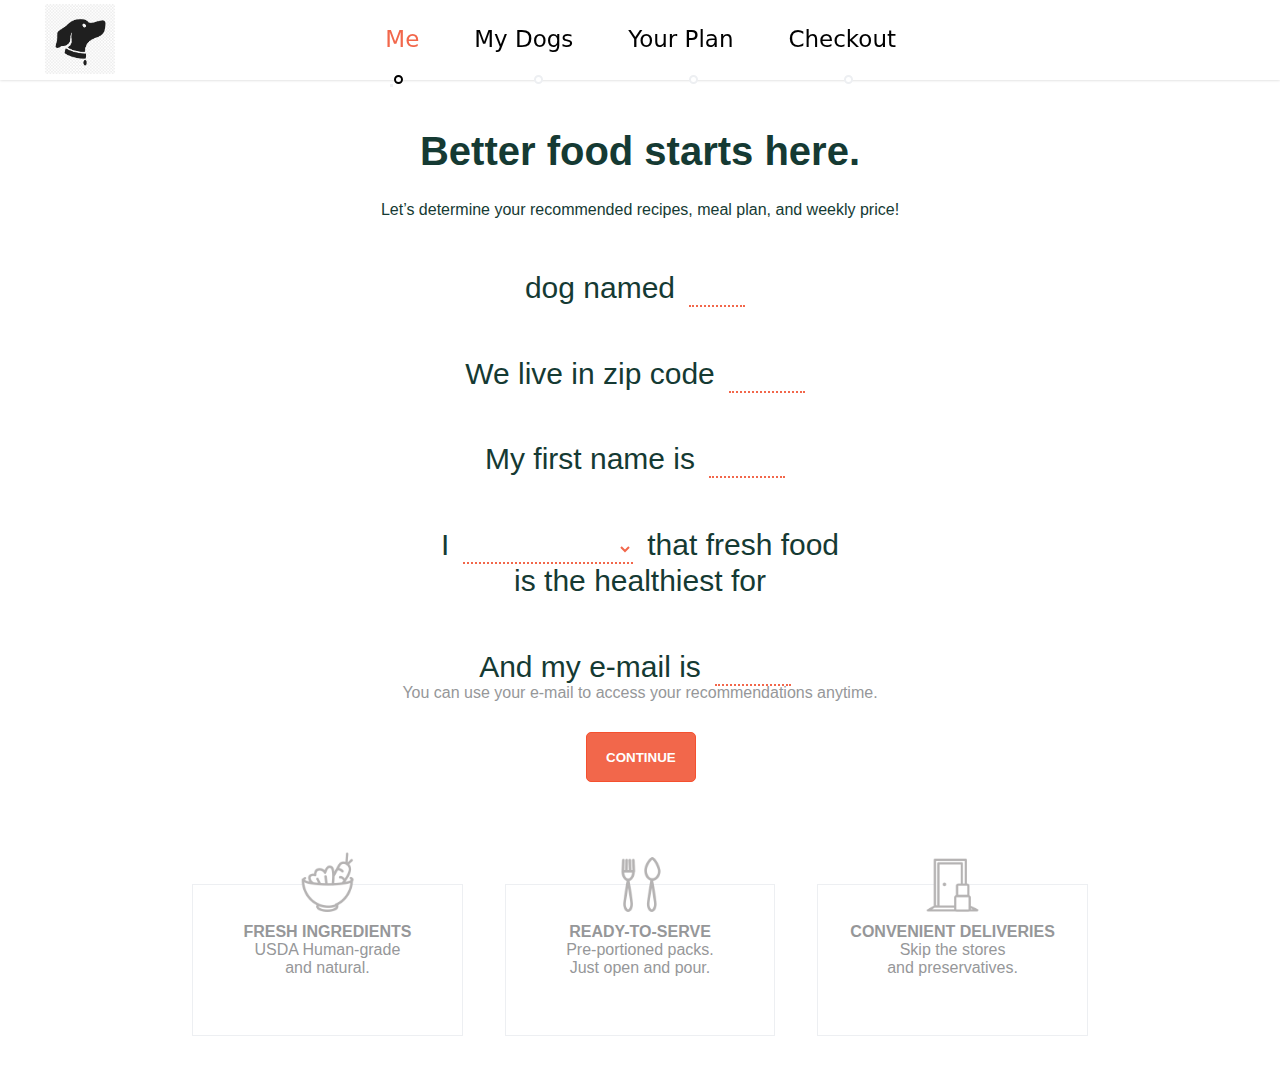
==== me.html @ 603d1bc6 "Add files via upload" ====
<!DOCTYPE html>
<html>
<head>
	<title>Квиз-калькулятор корма</title>
	<link rel="stylesheet" type="text/css" href="me.css">
	<link rel="stylesheet" type="text/css" href="MyDogs.css">
	<meta name="viewport" content="width=device-width">
	<script src="https://code.jquery.com/jquery-3.0.0.min.js"> </script>
</head>
<body>
	<header>
		<div class="header">
			<div class="logo">
				<img src="img/logo.png">
			</div>

			<div class="header_text">
				<div class="text">
					<span id="text1">Me</span>
				</div>

				<div class="text">
					<span id="text2">My Dogs</span>
				</div>

				<div class="text">
					<span id="text3">Your Plan</span>
				</div>

				<div class="text">
					<span id="text4">Checkout</span>
				</div>
			</div>
		</div>
			<div class="progress_bar">
				<div>
					<div class="krug"></div>
					<div class="progress"></div>
					<div id="pr_bar" class="progress progress2"></div>
				</div>
				<div>
					<div id="krug1" class="krug krug2"></div>
					<div class="progress"></div>
				</div><div>
					<div id="krug2" class="krug krug2"></div>
					<div class="progress"></div>
				</div><div>
					<div id="krug3" class="krug krug2"></div>
					<div class="progress "></div>
				</div>
			</div>
	</header>

	<div class="header_tablet">
		<div class="header">
			<div class="logo logo_t">
				<img src="img/logo.png">
			</div>

			<div class="header_text header_text_t">
				<div class="text">
					<span id="text_bar" style="color: #f2674b">Me (1/4)</span>
				</div>
			</div>
		</div>
			<div class="progress_bar progress_bar_t">
				<div>
					<div class="krug"></div>
					<div class="progress"></div>
					<div class="progress progress2"></div>
				</div>
				<div>
					<div id="krug4" class="krug krug2"></div>
					<div class="progress"></div>
				</div><div>
					<div id="krug5" class="krug krug2"></div>
					<div class="progress"></div>
				</div><div>
					<div id="krug6" class="krug krug2"></div>
					<div class="progress "></div>
				</div>
			</div>
	</div>

	<div class="content ">

		<div class="cont">
			<div class="zag">
				<h1>Better food starts here.</h1>
				<span>Let’s determine your recommended recipes, meal plan, and weekly price!</span>
			</div>
			<div class="data">
				<div class="kolvo1">
					<span id="named">dog named</span>
					<input class="name_dog1" type="name" name="name_dogs">
				</div>
			</div>

			<div class="zip">
				<span>We live in zip code</span>
				<input class="zip_int" type="text" name="zip">
			</div>

			<div class="zip name">
				<span>My first name is</span>
				<input class="names" type="name" name="name">
			</div>

			<div class="zip selectw">
				<span>I</span>
				<select name="select">
		         	<option selected="selected"></option>
		         	<option>already believe</option>
		        	<option>am not yet sure</option>
		         	<option>don't believe</option>
		     	</select>
		     	<span id="fresh">that fresh food</span>
			</div>
			<div class="zip dogsNN">
				<span>is the healthiest for</span>
				<span class="dogname">DOGSNAME</span>
			</div>

			<div class="zip email">
				<span>And my e-mail is</span>
				<input class="email" type="email" name="email">
			</div>
			<div class="email_text">
				<span>You can use your e-mail to access your recommendations anytime.</span>
			</div>
			<button id="conten" class="continue">CONTINUE</button>
		</div>
	</div>

	<div class="block1">
		<div class="block_border">
			<img src="img/food.png">
			<span>FRESH INGREDIENTS</span>
			<span id="block_text">USDA Human-grade<br>and natural.</span>
		</div>

		<div class="block_border">
			<img src="img/lozhka.png">
			<span>READY-TO-SERVE</span>
			<span id="block_text">Pre-portioned packs.<br>Just open and pour.</span>
		</div>

		<div class="block_border">
			<img src="img/dver.png">
			<span>CONVENIENT DELIVERIES</span>
			<span id="block_text">Skip the stores<br>and preservatives.</span>
		</div>
	</div>
<!---------------------------------------------------------------------------------- -->
<div class="zapis2 noact">
	<div class="content1">
		<div class="zag_cont1">
			<span class="cont_text1">Tell us a little more about </span>
			<span class="dogname">DOGNAME...</span>
		</div>

		<div class="selectw1">
			<select id="she" name="select">
	         	<option selected="selected" value="NONE"></option>
	         	<option>SHE</option>
	        	<option>HE</option>
	     	</select>
	     	<span class="is1">is</span>
	     	<input id="vozr" class="years1" type="years" name="years" placeholder="0">
	     	<select id="mot" class="date1" name="select">
	         	<option selected="selected" value="NONE"></option>
		         	<option>years</option>
		        	<option>months</option>
		        	<option>weeks</option>
	     	</select>
		</div>

		<div class="selectw1 we1">
			<span id="he"></span>
			<select name="select">
	         	<option selected="selected" value="NONE"></option>
	         	<option>IS</option>
	        	<option>IS NOT</option>
	     	</select>
	     	<span class="is1">neutered and weighs about</span>
	     	<input id="ves" class="years1" type="years" name="ves" placeholder="0">
	     	<span>lbs</span>
		</div>

		<div class="selectw1 poroda1">
			<span>and is the</span>
			<select name="select1">
	         	<option selected="selected" value="NONE"></option>
	         	<option>cutest</option>
	        	<option>silliest</option>
	        	<option>most loyal</option>
	        	<option>most stubborn</option>
	        	<option>most normal</option>
	     	</select>
	     	<input id="por" class="years1 poroda1" type="years" name="breedd" placeholder="Dog breed">
	     	<span>ever.</span>
		</div>

		<div class="body_zag1">
			<span  class="dogname">DOGNAME </span>
			<span>body is…</span>
		</div>

		<div class="radio_breed1">
			<label>
		      <input type="radio" name="ski" value="small" />
		      <img src="img/tooskiny.png">
		      <div class="qwe1">
		      	<div class="label_div1"></div>
		      	<div class="line1"></div>
		      </div>
		      <div class="name_be1">Too skinny</div>
		    </label>  
		    <label>
		      <input type="radio" name="ski" value="small" />
		      <img src="img/normal.png">
		      <div class="qwe1">
		      	<div class="line1"></div>
		      	<div class="label_div1"></div>
		      	<div class="line1"></div>
		      </div>
		      <div class="name_be1">Just right</div>
		    </label>  
		    <label>
		      <input type="radio" name="ski" value="small" />
		      <img src="img/rounded.png">
		      <div class="qwe1">
		      	<div class="line1"></div>
		      	<div class="label_div1"></div>
		      	<div class="line1"></div>
		      </div>
		      <div class="name_be1">Rounded</div>
		    </label>  
		    <label>
		      <input type="radio" name="ski" value="small" />
		      <img src="img/chunky.png">
		      <div class="qwe1 rt1">
		      	<div class="line1 zx1"></div>
		      	<div class="label_div1"></div>
		      </div>
		      <div class="name_be1">Chunky</div>
		    </label>  
		</div>

		<div class="radio_breed425">
			<label>
		      <input type="radio" name="ski2" value="small" />
		      <img src="img/skinny_425.png">
		      <div class="qwe1 t425">
		      	<div class="label_div1"></div>
		      	<div class="line1"></div>
		      </div>
		      <div class="name_be21">Too skinny</div>
		    </label>  
		    <label>
		      <input type="radio" name="ski2" value="small" />
		      <img src="img/normal_425.png">
		      <div class="qwe1 t425">
		      	<div class="line1"></div>
		      	<div class="label_div1"></div>
		      	<div class="line1"></div>
		      </div>
		      <div class="name_be21">Just right</div>
		    </label>  
		    <label>
		      <input type="radio" name="ski2" value="small" />
		      <img src="img/rounded_425.png">
		      <div class="qwe1 t425">
		      	<div class="line1"></div>
		      	<div class="label_div1"></div>
		      	<div class="line1"></div>
		      </div>
		      <div class="name_be21">Rounded</div>
		    </label>  
		    <label>
		      <input type="radio" name="ski2" value="small" />
		      <img src="img/chunky_425.png">
		      <div class="qwe1 rt1 t425 f2">
		      	<div class="line1 zx1 yt425"></div>
		      	<div class="label_div1"></div>
		      </div>
		      <div class="name_be21 yt">Chunky</div>
		    </label>  
		</div>

		<div class="body_zag1">
			<span class="dogname">DOGNAME </span>
			<span>activity level…</span>
		</div>

		<div class="activ1">
			<div id="a1"  class="label_div1 act1"></div>
			<div class="line21"></div>
			<div id="a2" class="label_div1 act1"></div>
			<div class="line21"></div>
			<div id="a3" class="label_div1 act1"></div>
			<div class="line21"></div>
			<div id="a4" class="label_div1 act1"></div>
		</div>
		<div class="act_text1 ert1">
			<div class="name_be21">Not very active</div>
			<div class="name_be21">Active</div>
			<div class="name_be21">Very active</div>
			<div class="name_be21">Pro athlete</div>
		</div>

		<div class="body_zag1 bd1">
			<span class="dogname">DOGNAME </span>
			<span>asd’s eating style…</span>
		</div>

		<div class="activ1">
			<div id="a5" class="label_div1 act1"></div>
			<div class="line21"></div>
			<div id="a6" class="label_div1 act1"></div>
			<div class="line21"></div>
			<div id="a7" class="label_div1 act1"></div>
			<div class="line21"></div>
			<div id="a8" class="label_div1 act1"></div>
		</div>
		<div class="act_text1 ert21">
			<div class="name_be21">Very picky</div>
			<div class="name_be21 vc1">Can be picky</div>
			<div class="name_be21 vc1">Good eater</div>
			<div class="name_be21">Will eat anything</div>
		</div>


		<div class="selectw1 has1">
			<span class="dogname">DOGNAME</span>
			<select id="has" name="select">
	         	<option selected="selected" value="NONE"></option>
	         	<option>HAS</option>
	        	<option>DOESN`T HAVE</option>
	     	</select>
	     	<span>any issues.</span>
		</div>
		<div class="iss noact">
			<form>
				<input id="Anxiety1" class="Anxiety" type="checkbox" name="Anxiety" value="Anxiety">
				<label class="rtt" for="Anxiety1"><span>Anxiety</span></label>
				<input id="Badbreath" class="Anxiety" type="checkbox" name="Badbreath" value="Bad breath">
				<label class="rtt" for="Badbreath"><span>Bad breath</span></label>
				<input id="Cancer" class="Anxiety" type="checkbox" name="Cancer" value="Cancer">
				<label class="rtt" for="Cancer"><span>Cancer</span></label>
				<input id="Chewspaws" class="Anxiety" type="checkbox" name="Chewspaws" value="Chewspaws">
				<label class="rtt" for="Chewspaws"><span>Chews paws</span></label>
				<input id="Constipation" class="Anxiety" type="checkbox" name="Constipation" value="Constipation">
				<label class="rtt" for="Constipation"><span>Constipation</span></label>
				<input id="Diarrhea" class="Anxiety" type="checkbox" name="Diarrhea" value="Diarrhea">
				<label class="rtt" for="Diarrhea"><span>Diarrhea</span></label>
				<input id="Earinfections" class="Anxiety" type="checkbox" name="Earinfections" value="Earinfections">
				<label class="rtt" for="Earinfections"><span>Ear infections</span></label>
				<input id="Environmentalallergies" class="Anxiety" type="checkbox" name="Environmentalallergies" value="Environmentalallergies">
				<label class="rtt" for="Environmentalallergies"><span>Environmental allergies</span></label>
			</form>
		</div>
		<div class="iss1 noact">
			<form>
				<input id="Foodallergies" class="Anxiety Anxiety2" type="checkbox" name="Foodallergies" value="Foodallergies">
				<label class="rtt" for="Foodallergies"><span>Food allergies</span></label>
				<input id="Glutensensitive" class="Anxiety Anxiety2" type="checkbox" name="Glutensensitive" value="Glutensensitive">
				<label class="rtt" for="Glutensensitive"><span>Gluten sensitive</span></label>
				<input id="Grainsensitive" class="Anxiety Anxiety2" type="checkbox" name="Grainsensitive" value="Grainsensitive">
				<label class="rtt" for="Grainsensitive"><span>Grain sensitive</span></label>
				<input id="Hyperactive" class="Anxiety Anxiety2" type="checkbox" name="Hyperactive" value="Hyperactive">
				<label class="rtt" for="Hyperactive"><span>Hyperactive</span></label>
				<input id="Itchiness" class="Anxiety Anxiety2" type="checkbox" name="Itchiness" value="Itchiness">
				<label class="rtt" for="Itchiness"><span>Itchiness</span></label>
				<input id="Joints" class="Anxiety Anxiety2" type="checkbox" name="Joints" value="Joints">
				<label class="rtt" for="Joints"><span>Joints</span></label>
				<input id="Lethargy" class="Anxiety Anxiety2" type="checkbox" name="Lethargy" value="Lethargy">
				<label class="rtt" for="Lethargy"><span>Lethargy</span></label>
				<input id="PassesGas" class="Anxiety Anxiety2" type="checkbox" name="PassesGas" value="PassesGas">
				<label class="rtt" for="PassesGas"><span>Passes Gas</span></label>
				<input id="Seizures" class="Anxiety Anxiety2" type="checkbox" name="Seizures" value="Seizures">
				<label class="rtt" for="Seizures"><span>Seizures</span></label>
			</form>
		</div>
		<div class="iss2 noact">
			<form>
				<input id="SkinandCoat" class="Anxiety Anxiety2" type="checkbox" name="SkinandCoat" value="SkinandCoat">
				<label class="rtt" for="SkinandCoat"><span>Skin and Coat</span></label>
				<input id="Tearstains" class="Anxiety Anxiety2" type="checkbox" name="Tearstains" value="Tearstains">
				<label class="rtt" for="Tearstains"><span>Tear stains</span></label>
				<input id="Urinarytract" class="Anxiety Anxiety2" type="checkbox" name="Urinarytract" value="Urinarytract">
				<label class="rtt" for="Urinarytract"><span>Urinary tract</span></label>
				<input id="Vomiting" class="Anxiety Anxiety2" type="checkbox" name="Vomiting" value="Vomiting">
				<label class="rtt" for="Vomiting"><span>Vomiting</span></label>
			</form>
		</div>
		<div class="selectw1 food_div1">
			<span  class="dogname">DOGNAME</span>
			<span>mainly eats</span>
			<select id="food1" name="select">
	         	<option selected="selected" value="NONE"></option>
	         	<option>dry food</option>
	        	<option>wet food</option>
	        	<option>raw food</option>
	        	<option>dehydrated food</option>
	        	<option>fresh food</option>
	        	<option>homemade food</option>
	     	</select>
	     	<span id="by">by</span>
	     	<input class="food1" type="text" name="food" placeholder="Brand name">
		</div>

		<div class="selectw1 food_div1">
			<span>and gets</span>
			<select name="select">
	         	<option selected="selected" value="NONE"></option>
	         	<option>some</option>
	        	<option>no</option>
	        	<option>a lot of</option>
	     	</select>
	     	<span>treats or scraps.</span>
		</div>

		<div class="selectw1 food_div1">
			<span class="dogname">DOGNAME</span>
			<select name="select">
	         	<option selected="selected" value="NONE"></option>
	         	<option>does</option>
	        	<option>does not</option>
	     	</select>
	     	<span>require a prescription diet.</span>
		</div>
		<button id="zapis2" class="continue1">CONTINUE</button>
	</div>
</div>
	<!-- ------------------------------------------------------------------------- -->
<div class="recipes noact">
	<div class="zag1">
		<h1>A plan as unique as</h1>
		<h1 class="dogname">DOGNAME</h1>
		<div>
			<span>We’ve selected three fresh recipes packed with whole foods and natural nutrients, perfect for a </span>
			<span id="ves1">ВЕС,</span>
			<span id="vozr1">ВОЗРАСТ</span>
			<span id="por1">ПОРОДА</span>
		</div>
	</div>

	<div class="rec_cont">
		<div class="vkus">
			<div class="cart">
				<img src="img/turkey.png">
				<h2>Turkey</h2>
				<span class="text_vk">USDA, human-grade turkey and vegetables, balanced for dogs, preportioned for </span>
				<span id="text_vk" class="dogname">DOGNAME</span>
				<button id="add1" class="details"><span class="details">See details</span></button>
				<div class="line_vkus"></div>
				<div class="add">
					<input id="tur_ch" class="vkus_ch ch0" type="checkbox" name="turkey">
					<span class="gry not_act_cart ch_ad">Add recipe</span>
					<span class="gry">Added</span>
					<span class="gry gry_11">(1/3)</span>
				</div>
			</div>

			<div class="cart">
				<img src="img/beef.png">
				<h2>Beef</h2>
				<span class="text_vk">USDA, human-grade beef and vegetables, balanced for dogs, preportioned for </span>
				<span id="text_vk"  class="dogname">DOGNAME</span>
				<button id="add2" class="details"><span class="details">See details</span></button>
				<div class="line_vkus"></div>
				<div class="add">
					<input id="be_ch" class="vkus_ch ch1" type="checkbox" name="turkey">
					<span class="gry not_act_cart ch_ad">Add recipe</span>
					<span class="gry gry_11">Added</span>
					<span class="gry gry_11">(1/3)</span>
				</div>
			</div>

			<div class="cart">
				<img src="img/chick.png">
				<h2>Chicken</h2>
				<span class="text_vk">USDA, human-grade chicken and vegetables, balanced for dogs, preportioned for </span>
				<span  id="text_vk" class="dogname">DOGNAME</span>
				<button id="add3" class="details"><span class="details">See details</span></button>
				<div class="line_vkus"></div>
				<div class="add">
					<input id="ch_ch" class="vkus_ch ch2" type="checkbox" name="turkey">
					<span class="gry not_act_cart ch_ad">Add recipe</span>
					<span class="gry">Added</span>
					<span class="gry gry_11">(1/3)</span>
				</div>
			</div>

			<div class="cart">
				<img src="img/pork.png">
				<h2>Pork</h2>
				<span class="text_vk">USDA, human-grade pork and vegetables, balanced for dogs, preportioned for </span>
				<span  id="text_vk" class="dogname">DOGNAME</span>
				<button id="add4" class="details"><span class="details">See details</span></button>
				<div class="line_vkus"></div>
				<div class="add">
					<input id="po_ch" class="vkus_ch ch3" type="checkbox" name="turkey">
					<span class="gry not_act_cart ch_ad">Add recipe</span>
					<span class="gry">Added</span>
					<span class="gry gry_11">(1/3)</span>
				</div>
			</div>
		</div>
		<button id="recipes" class="continue1">SEND EMAIL</button>
	</div>
	<div class="rec_cont2">
		<div class="vkus2">
			<div class="cart">
				<img src="img/turkey.png">
				<h2>Turkey</h2>
				<span class="text_vk">USDA, human-grade turkey and vegetables, balanced for dogs, preportioned for </span>
				<span  id="text_vk" class="dogname">DOGNAME</span>
				<button id="add11" class="details"><span class="details">See details</span></button>
				<div class="line_vkus"></div>
				<div class="add">
					<input id="tur_ch1" class="vkus_ch ch4" type="checkbox" name="turkey2">
					<span class="gry not_act_cart ch_ad">Add recipe</span>
					<span class="gry">Added</span>
					<span class="gry gry_11">(1/3)</span>
				</div>
			</div>

			<div class="cart">
				<img src="img/beef.png">
				<h2>Beef</h2>
				<span class="text_vk">USDA, human-grade beef and vegetables, balanced for dogs, preportioned for </span>
				<span  id="text_vk" class="dogname">DOGNAME</span>
				<button id="add22" class="details"><span class="details">See details</span></button>
				<div class="line_vkus"></div>
				<div class="add">
					<input id="be_ch1" class="vkus_ch ch5" type="checkbox" name="beef2">
					<span class="gry not_act_cart ch_ad ">Add recipe</span>
					<span class="gry gry_11">Added</span>
					<span class="gry gry_11">(1/3)</span>
				</div>
			</div>
		</div>
		<div class="vkus2">
			<div class="cart">
				<img src="img/chick.png">
				<h2>Chicken</h2>
				<span class="text_vk">USDA, human-grade chicken and vegetables, balanced for dogs, preportioned for </span>
				<span  id="text_vk" class="dogname">DOGNAME</span>
				<button id="add33" class="details"><span class="details">See details</span></button>
				<div class="line_vkus"></div>
				<div class="add">
					<input id="ch_ch1" class="vkus_ch ch6" type="checkbox" name="turkey">
					<span class="gry not_act_cart ch_ad">Add recipe</span>
					<span class="gry">Added</span>
					<span class="gry gry_11">(1/3)</span>
				</div>
			</div>

			<div class="cart">
				<img src="img/pork.png">
				<h2>Pork</h2>
				<span class="text_vk">USDA, human-grade pork and vegetables, balanced for dogs, preportioned for </span>
				<span  id="text_vk" class="dogname">DOGNAME</span>
				<button id="add44" class="details"><span class="details">See details</span></button>
				<div class="line_vkus"></div>
				<div class="add">
					<input id="po_ch1" class="vkus_ch ch7" type="checkbox" name="turkey">
					<span class="gry not_act_cart ch_ad">Add recipe</span>
					<span class="gry">Added</span>
					<span class="gry gry_11">(1/3)</span>
				</div>
			</div>
		</div>
		<button id="recipes22" class="continue1 f22">SEND EMAIL</button>	
</div>
<!-- ------------------------------------------------------------------------- -->
<div id="TRK" class="TRK NoactiveZ">
	<div class="turkey">
		<div class="zag_tur">
			<h1  class="dogname">DOGNAME</h1>
			<h1>Turkey</h1>
		</div>
		<div class="ing">
			<h2>Ingredients</h2>
			<span><strong>Ingredients
			USDA Turkey, Chickpeas, Carrot, Broccoli, Parsnip, Spinach, Fish Oil, TFD Nutrient Blend </strong>[tricalcium phosphate, sea salt, vitamin B12 supplement, choline bitartrate, taurine, zinc amino acid chelate, iron amino acid chelate, vitamin E supplement, copper amino acid chelate, thiamine mononitrate, riboflavin, potassium iodide, pyridoxine hydrochloride, vitamin D3 supplement, folic acid]</span>
		</div>
		<div class="nutr">
			<h2>Nutritional Info</h2>
			<div class="prot prot1"><div>Crude Protein</div><div>9% min.</div></div>
			<div class="prot"><div>Crude Fat</div><div>4.5% min.</div></div>
			<div class="prot"><div>Crude Fiber</div><div>1.5% max.</div></div>
			<div class="prot"><div>Moisture</div><div>76% max.</div></div>
		</div>
		<div class="aa">
			<h2>AAFCO statement</h2>
			<span>The Farmer’s Dog is formulated to meet the nutritional levels established by the AAFCO Dog Food Nutrient Profiles for All Life Stages, including large sized dogs (70 lbs. or more as an adult).</span>
		</div>
		<h2 class="cal">Calorie content</h2>
		<div class="kg">
			<span>ПХП калорий на кг</span>
			<span>на кг/</span>
			<span>(calculated)</span>
		</div>
		<div class="portions">
			<span  class="dogname">dogname</span>
			<span>personalized portions:</span>
			<span>ПХП калорий в день</span>
			<span>calories per day</span>
		</div>
	</div>
</div>

<div id="BEEF" class="BEEF NoactiveZ">
	<div class="turkey">
		<div class="zag_tur">
			<h1  class="dogname">DOGNAME</h1>
			<h1>Beef</h1>
		</div>
		<div class="ing">
			<h2>Ingredients</h2>
			<span><strong>USDA Beef, Sweet Potato, Lentils, Carrot, USDA Beef Liver, Kale, Sunflower Seeds, Fish Oil, TFD Nutrient Blend</strong> [tricalcium phosphate, sea salt, vitamin B12 supplement, taurine, zinc amino acid chelate, iron amino acid chelate, vitamin E supplement, copper amino acid chelate, thiamine mononitrate, riboflavin, potassium iodide, pyridoxine hydrochloride (B6), vitamin D3 supplement, folic acid]</span>
		</div>
		<div class="nutr">
			<h2>Nutritional Info</h2>
			<div class="prot prot1"><div>Crude Protein</div><div>11% min.</div></div>
			<div class="prot"><div>Crude Fat</div><div>8% min.</div></div>
			<div class="prot"><div>Crude Fiber</div><div>1.5% max.</div></div>
			<div class="prot"><div>Moisture</div><div>73% max.</div></div>
		</div>
		<div class="aa">
			<h2>AAFCO statement</h2>
			<span>The Farmer’s Dog is formulated to meet the nutritional levels established by the AAFCO Dog Food Nutrient Profiles for All Life Stages, including large sized dogs (70 lbs. or more as an adult).</span>
		</div>
		<h2 class="cal">Calorie content</h2>
		<div class="kg">
			<span>ПХП калорий на кг</span>
			<span>на кг/</span>
			<span>(calculated)</span>
		</div>
		<div class="portions">
			<span  class="dogname">dogname</span>
			<span>personalized portions:</span>
			<span>ПХП калорий в день</span>
			<span>calories per day</span>
		</div>
	</div>
</div>

<div id="CHICK" class="CHICK NoactiveZ">
	<div class="turkey">
		<div class="zag_tur">
			<h1  class="dogname">DOGNAME</h1>
			<h1>Chicken</h1>
		</div>
		<div class="ing">
			<h2>Ingredients</h2>
			<span><strong>USDA Chicken, Brussels Sprout, USDA Chicken Liver, Bok Choy, Broccoli, Fish Oil, TFD Nutrient Pack</strong> [tricalcium phosphate, sea salt, vitamin B12 supplement, taurine, zinc amino acid chelate, iron amino acid chelate, vitamin E supplement, copper amino acid chelate, thiamine mononitrate, riboflavin, potassium iodide, pyridoxine hydrochloride, vitamin D3 supplement, folic acid]</span>
		</div>
		<div class="nutr">
			<h2>Nutritional Info</h2>
			<div class="prot prot1"><div>Crude Protein</div><div>10% min.</div></div>
			<div class="prot"><div>Crude Fat</div><div>6% min.</div></div>
			<div class="prot"><div>Crude Fiber</div><div>1.0% max.</div></div>
			<div class="prot"><div>Moisture</div><div>77% max.</div></div>
		</div>
		<div class="aa">
			<h2>AAFCO statement</h2>
			<span>The Farmer’s Dog is formulated to meet the nutritional levels established by the AAFCO Dog Food Nutrient Profiles for All Life Stages, including large sized dogs (70 lbs. or more as an adult).</span>
		</div>
		<h2 class="cal">Calorie content</h2>
		<div class="kg">
			<span>ПХП калорий на кг</span>
			<span>на кг/</span>
			<span>(calculated)</span>
		</div>
		<div class="portions">
			<span class="dogname">dogname</span>
			<span>personalized portions:</span>
			<span>ПХП калорий в день</span>
			<span>calories per day</span>
		</div>
	</div>
</div>

<div id="PORK" class="PORK NoactiveZ">
	<div class="turkey">
		<div class="zag_tur">
			<h1  class="dogname">DOGNAME</h1>
			<h1>Pork</h1>
		</div>
		<div class="ing">
			<h2>Ingredients</h2>
			<span><strong>USDA Pork, Sweet Potato, Potato, Green Beans, Cauliflower, USDA Pork Liver, Fish Oil, TFD Nutrient Blend</strong> [tricalcium phosphate, sea salt, vitamin B12 supplement, taurine, zinc amino acid chelate, iron amino acid chelate, vitamin E supplement, copper amino acid chelate, thiamine mononitrate, riboflavin, potassium iodide, pyridoxine hydrochloride, vitamin D3 supplement, folic acid]</span>
		</div>
		<div class="nutr">
			<h2>Nutritional Info</h2>
			<div class="prot prot1"><div>Crude Protein</div><div>9% min.</div></div>
			<div class="prot"><div>Crude Fat</div><div>7% min.</div></div>
			<div class="prot"><div>Crude Fiber</div><div>1.5% max.</div></div>
			<div class="prot"><div>Moisture</div><div>75% max.</div></div>
		</div>
		<div class="aa">
			<h2>AAFCO statement</h2>
			<span>The Farmer’s Dog is formulated to meet the nutritional levels established by the AAFCO Dog Food Nutrient Profiles for All Life Stages, including large sized dogs (70 lbs. or more as an adult).</span>
		</div>
		<h2 class="cal">Calorie content</h2>
		<div class="kg">
			<span>ПХП калорий на кг</span>
			<span>на кг/</span>
			<span>(calculated)</span>
		</div>
		<div class="portions">
			<span>personalized portions:</span>
			<span>ПХП калорий в день</span>
			<span>calories per day</span>
		</div>
	</div>
</div>
<!-- ------------------------------------------------------------------------- -->
<script src="bar.js"></script>
<script src="knopka.js"></script>
<script src="check.js"></script>
</body>
</html>
---- me.css ----
body{
	margin: 0;
	padding: 0;
}

header{
	width: 100%;
	height: 80px;
	background-color: white;
	box-shadow: 0 0 3px rgba(0,0,0,0.2);
	position: fixed;
	top: 0;
	left: 0;
	display: none;
}
input::placeholder{
	text-align: center;
}
.logo img{
	width: 70px;
}
.logo{
	margin-left: 5%;
	margin-top: 0.5%;
}
.text{
	text-align: center;
}
.text span{
	font-size: 23px;
	font-family: Sans;
	font-weight: 100;
	cursor: default;
}

.krug{
	margin-top: -70%;
	margin-left: 37%;
	background-color: white;
	width: 5px; 
	height: 5px; 
	border: 2px solid black; 
	border-radius: 100%; 
	padding-right: 0; 
	margin-right: 0;
}

.krug2{
	margin-left: -20px;
	background-color: white;
	width: 5px; 
	height: 5px; 
	border: 2px solid #edeff2; 
	border-radius: 100%; 
	padding-right: 0; 
	margin-right: 0;
}

.progress_bar{
	height: 5px;
	width: 37%;
	display: flex;
	justify-content: space-between;
	align-items: center;
	margin-left: 30.5%
}

.progress{
	width: 30%;
	height: 3px;
	background-color: #edeff2;
}

.progress2{
	background-color: black;
	margin-top: -95%;
	margin-left: 130%;
	width: 0%;
}
.header{
	width: 70%;
	display: flex;
	justify-content: space-between;
	align-items: center;
}

.header_text{
	width: 57%;
	display: flex;
	justify-content: space-between;
}



.header_tablet{
	width: 100%;
	height: 80px;
	background-color: white;
	box-shadow: 0 0 3px rgba(0,0,0,0.2);
}

.logo_t{
	margin-top: 1%;
}

.progress_bar_t{
	width: 64%;
	margin-left: 18.5%
}

.header_text_t{
	width: 35%;
}

footer{
	margin-top: 0;
	width: 100%;
	height: 130px;
	background-color: #edeff2;
}
.footer{
	margin-top: 100px;
	width: 100%;
	height: 200px;
	background-color: #edeff2;
	display: none;
}

.label2{
	width: 60%;
	padding-top: 3%;
	margin: 0 auto;
	display: flex;
	justify-content: space-around;
}
.label2 img{
	width:30%;
	height: 36px;
}

.label{
	width: 70%;
	padding-top: 3%;
	margin: 0 auto;
	display: flex;
	justify-content: space-between;
}

.label img{
	width:15%;
	height: 46px;
}

.inf{
	margin: 1% auto;
	width: 90%;
	display: flex;
	justify-content: space-between;
}
.inf span{
	color:#153a33;
	font-family: Arial;
}
a{
	text-decoration: none;
	color:#153a33;
	font-family: Arial;
}
.content{
	margin: 5% auto;
	width: 100%;
	display: flex;
	justify-content: space-around;

}
.grechka img{
	width: 130%;
}
.grechka{
	width: 30%;
}
.cont{
	margin: 3% auto;
	
	display: flex;
	flex-direction: column;
}
.cont h1{
	text-align: center;
	color: #153a33;
	font-family: Arial;
	font-size: 40px;
}

.cont span{

	width: 120%;
	display: block;
	color: #153a33;
	font-family: Arial;
	align-items: center;
}

.data{
	margin-top: 10%;
	width: 100%;
	display: flex;
	justify-content: center;
}
.data span{
	width: 20%;
	color: #153a33;
	font-size: 30px;
	font-family: Arial;
	font-weight: 100;
	display: inline;
}

input{
	display: inline;
	border: none;
	border-bottom: 2px dotted #f2674b;
	font-family: Arial;
	width: 50px;
	color: #f2674b;
	font-size: 30px;
	height: 30px;
	margin: 0 10px;
	outline:none;
	padding-left: 4px;
	text-align: center;
}

.name_dog{
	width: 20%
}
.selectw select{
	width: 170px
}
.kolvo1{
	
}
.kolvo2{
	display: none;
}

.zip{
	margin-top: 10%;
	width: 100%;
	text-align: center;
}
.zip span{
	width: 50%;
	color: #153a33;
	font-size: 30px;
	font-family: Arial;
	font-weight: 100;
	display: inline;
}
.name{
	width: 100%;
	text-align: center;
}
.name span{
	width: 45%;
}
.name input{
	width: 25%;
}
.email{
	width: 100%;
	text-align: center;
}
.email span{
	width: 60%;
}
.email input{
	width: 40%;
}
.zip input{
	margin-top: 3px;
	width: 70px;
}
.email_text span{
	width: 100%;
	text-align: center;
	color: #969799;
	font-family: Arial;
}

select{
	border: none;
	border-bottom: 2px dotted #f2674b;
	font-family: Arial;
	width: 250px;
	color: #f2674b;
	font-size: 30px;
	height: 30px;
	margin: 0 10px;
	outline:none;
	text-align: center;
	background-color: white;

}

.selectw span{
	width: 5%;
}
.selectw{
	width: 100%;
	text-align: center;
}


.dogsNN{
	width: 100%;
	margin-top: 0;
	text-align: center;
}
header{
	display: block;
	z-index: 0;
	}
.header_tablet{
	display: none;
	}
.continue{
	cursor: pointer;
	margin-left: 205px;
	margin-top: 30px;
	width: 110px;
	height: 50px;
	background-color: #f2674b;
	border: solid 1px #f5502f;
	border-radius: 5px;
	color:white;
	font-family: Arial;
	font-weight: 900;
}

.continue:hover{
	background-color: #f5502f;
	border: solid 1px #f5502f;
}

.zapis2{
	display: block;
	z-index: 0;
	height: 110%;
	}

.zag h1{
	width: 100%;
	text-align: center;
}
.zag span{
	width: 100%;
	text-align: center;
}
.block1{
	width: 70%;
	height: 150px;
	margin: 3% auto;
	display: flex;
	justify-content: space-between;
}

.block_border{
	width: 30%;
	height: 100%;
	border: 1px solid #edeff2;
}
.block_border img{
	width: 25%;
	display: block;
	margin: -13% auto;
}
.block_border span{
	display: block;
	margin-top: 15%;
	font-family: Arial;
	font-weight: 900;
	color: #969799;
	text-align: center;
}
#block_text{
	font-weight: 100;
	margin-top: 0;
}

@media(max-width: 1025px) and (min-width: 770px ){
	.grechka img{
	width: 180%;
	}
	.content{
		
	}
	header{
		display: block;
	}
	.header_tablet{
		display: none;
	}
	.email input{
		width: 200px;
		margin-left: 10px;
	}
	.content h1{
		margin-left: 0;
	}
	.zag{
		margin-left: -5%;
	}
	.zip span{
	width: 55%;
	}
	.zip{
		margin-left: 10px;
	}
	.name span{
		width: 47%;
	}
	.selectw span{
		width: 5%;
	}
	.selectw{
	margin-left: -5%;
	width: 100%;
	}
	.email span{
	width: 45%;
	}
	.email{
	width: 100%;
	margin-left: -20px;
	}
	.email_text span{
		width: 100%;
	}
	.data{
		width: 100%;
	}
	.dogsNN{
		width: 100%;
	}
	.dogsNN span{
		width: 100%;
		margin-top: -10%;
	}
	.continue{
		margin-left: 200px;
	}
}
@media(max-width: 769px) and (min-width: 427px ){
	.grechka img{
	display: none;
	}
	.cont{
		display: block;
	}
	.data{
		display: flex;
		margin-top: 10%;
		width: 95%;
		margin-left: 5%;
	}
	.content{
		width: 97%;
	margin-left: -7px;
}
	.cont span{
		width: 100%;
		color: #153a33;
		font-family: Arial;
		align-items: center;
	}
	.zip span{
		width: 55%;
	}
	.name span{
	width: 45%;
	}	
	.name input{
		margin-top: 23px;
	}
	.selectw span{
		width: 5%;
	}
	.krug2{
	border: 2px solid black; 
	}
	.footer{
		display: block;
	}
	.inf{
	margin: 1% auto;
	width: 47%;
	display: flex;
	justify-content: space-around;
	}

	footer{
		display: none;
	}
	.header_tablet{
	display: block;
	}
    header{
	display: none;
}
	.dogsNN{
		width: 100%;
	}
	.dogsNN span{
		width: 100%;
		margin-top: -10%;
	}
	.block1{
		display: none;
	}
	.block2{
		display: block;
	}
	.continue{
		margin-left: 220px;
	}
}

@media(max-width: 426px) and (min-width: 377px ){
	.cont{}
	input{
		margin-top: 40px;
	}
	.email_text{
		margin-left: 10px;
		width: 100%;
		text-align: center;
	}
	.email{
		margin-left: 10px;
	}
	span{
		text-align: center;
	}

	select{
		width: 100px;
	}
	

	footer{
		display: none;
	}
	.header_tablet{
	display: block;
	}
    header{
	display: none;
	}
	.continue{
		margin-left: 160px;
	}
	.block1{
		display: none;
	}
	.have{
		width:40%;
	}
}

@media(max-width: 376px) and (min-width: 322px ){
	.cont{}
	input{
		margin-top: 40px;
	}
	.email_text{
		margin-left: 10px;
		width: 100%;
		text-align: center;
	}
	.email{
		margin-left: 10px;
	}

	select{
		width: 100px;
	}
	.data{
		width: 100%;
		margin-left: 0px;
	}
	.have{
		width:38%;
	}
	.have input{
		width: 30px;
	}
	.kolvo1{
		width: 62%;
	}
	.kolvo2{
		width: 62%;
		display: none;
	}
	.data input{
		margin-top: 5px;
	}
	footer{
		display: none;
	}
	.header_tablet{
	display: block;
	}
    header{
	display: none;
	}
	.continue{
		margin-left: 125px;
	}
	.block1{
		display: none;
	}
	span{
		text-align: center;
		font-size: 17px;
	}
}
@media(max-width: 321px){
	.cont{}
	input{
		margin-top: 40px;
	}
	.email_text{
		margin-left: 10px;
		width: 100%;
		text-align: center;
	}
	.email{
		margin-left: 10px;
	}

	select{
		width: 100px;
	}
	.data{
		width: 100%;
		margin-left: 0px;
		text-align: center;
	}
	.have{
		width:38%;
	}
	.have input{
		width: 30px;
	}
	.kolvo1{
		width: 62%;
	}
	.kolvo2{
		width: 62%;
		display: none;
	}
	.data input{
		margin-top: 5px;
	}
	footer{
		display: none;
	}
	.header_tablet{
	display: block;
	}
    header{
	display: none;
	}
	.continue{
		margin-left: 100px;
	}
	.block1{
		display: none;
	}
	span{
		text-align: center;
		font-size: 17px;
	}
}
---- MyDogs.css ----
span{
	font-family: Arial;
}
.zag_cont1{
	width: 100%;
	text-align: center;
}
.cont_text1{
	font-family: Arial;
	font-size: 27px;
	color: #153a33;
}
.dogname{
	font-family: Arial;
	font-weight: 900;
	color: black;
	font-size: 27px;
}
input{
	display: inline;
	border: none;
	border-bottom: 2px dotted #f2674b;
	font-family: Arial;
	width: 50px;
	color: #f2674b;
	font-size: 20px;
	height: 25px;
	margin: -20px 10px;
	outline:none;
	text-align: center;
}

input::placeholder{
	text-align: center;
}
select{
	border: none;
	border-bottom: 2px dotted #f2674b;
	background-color: white;
	font-family: Arial;
	width: 80px;
	color: #f2674b;
	font-size: 20px;
	height: 30px;
	margin: 0 10px;
	outline:none;
	text-align: center;
}

.selectw1 span{
	font-family: Arial;
	width: 5%;
	font-size: 27px;
	margin-right: 10px;
}
.selectw1{
	text-align: center;
	margin: 50px auto;
	width: 100%;
}
.selectw1 select{
	margin-right: 10px;
	text-align: center;
}

.date1{
	width: 130px;
}
.selectw1 input{
	margin-right: 10px;
	padding-top: 0px;
	padding-bottom: 0px;
	padding: 0px auto;
}
.we1{
	width: 100%;
}
.poroda1{
	width: 100%;
	text-align: center;
}
.poroda1 input{
	width: 140px;
	margin-left: 5px;
}
.poroda1 select{
	width: 140px;
	margin-left: 5px;
}
.poroda1 span{
	margin-right: 5px;
}
.body_zag1{
	margin-top: 100px;
	font-size: 25px;
	text-align: center;
}
.radio_breed1 {
	width: 90%;
	margin-top: 70px;
	margin-left: 120px;
	display: flex;
	justify-content: space-between;
}
.radio_breed1 img{
	width: 70%;
}
.radio_breed1 label{
	display: flex;
	flex-direction: column;
}
label > input{ /* HIDE RADIO */
  visibility: hidden; /* Makes input not-clickable */
  position: absolute; /* Remove input from document flow */
}

label > input + img{ /* IMAGE STYLES */
  cursor:pointer;
  border:2px solid transparent;
}
label > input:checked + img{ /* (RADIO CHECKED) IMAGE STYLES */
  border:2px solid rgba(0,0,0,0.2);
} 
.radio_breed425 {
	width: 100%;
	margin-top: 70px;
	margin-left: 30px;
	display: none;
}
.radio_breed425 img{
	margin-right: 4%;
	width: 80%;
}
.radio_breed425 label{
	display: flex;
	flex-direction: column;
}
.qwe1{
	display: flex;
	justify-content: space-between;
	margin-top: 20px;
}
.label_div1{
	background-color: white;
	width: 5px; 
	height: 5px; 
	border: 2px solid rgba(0,0,0,0.2); 
	border-radius: 100%; 
	margin: 0 auto;
	margin-right: 0px;
}
.activ1{
	margin: 30px auto;
	margin-bottom: 0px;
	width: 80%;
	display: flex;
	justify-content: center;
}

.act1{
	width: 10px;
	height: 7px;
	cursor: pointer;
}
.act1:hover{
	background-color: #f2674b;
	border-color: #f2674b;
}
.line1{
	width: 60%;
	margin-top: 2.5px;
	height: 3px;
	background-color: rgba(0,0,0,0.2);
}
.line21{
	width: 50%;
	margin-top: 4px;
	height: 3px;
	background-color: rgba(0,0,0,0.2);
}
.rt1{
	width: 55%;
}
.zx1{
	width: 100%;
}
.t425{
	width: 100%;
	margin-left: -30px;
}
.yt425{
	width: 100%
}
.f21{
	width: 50%;
}
.name_be1{
	margin-left: 140px;
	font-family: Arial;
}
.name_be21{
	font-family: Arial;
}
.act_text1{
	margin-left: 7%;
	margin-top: 0;
	width: 86%;
	display: flex;
	justify-content: space-between;
}
.vc1{
	margin-left: 35px;
}
.bd1{
	margin-top: 140px;
}
.has1{
	width: 100%;
	text-align: center;
	margin-top: 100px;
}
.has1 select{
	font-size: 20px;
	width: 180px;
}

.food_div1{
	width: 100%;
	text-align: center;
}
.food_div1 select{
	width: 170px;
	font-size: 20px;
}
.food_div1 span{
	margin-left: 2px;
	margin-right: 2px;
}

.food1{
	padding-left: 10px;
	width: 150px;
}
.continue1{
	cursor: pointer;
	margin-left: 670px;
	margin-top: 30px;
	width: 110px;
	height: 50px;
	background-color: #f2674b;
	border: solid 1px #f5502f;
	border-radius: 5px;
	color:white;
	font-family: Arial;
	font-weight: 900;
}
.continue1:hover{
	background-color: #f5502f;
	border: solid 1px #f5502f;
}
.yt{
	margin-left: 50px;
}
.iss{
	text-align: center;
	margin-top: 20px;
}
.iss1{
	text-align: center;
	margin-top: 20px;
}
.iss2{
	text-align: center;
	margin-top: 20px;
}
.Anxiety {
  position: absolute;
  z-index: -1;
  opacity: 0;
  margin-right: 0;
  margin-left: -50px;
}
.rtt span{
	width:100%;
	display: flex;
	justify-content: center;
}
.Anxiety+label {
	margin-top: 20px;
	display: inline-flex;
	align-items: center;   
	user-select: none;
	content: 'Anxiety';
	cursor: pointer;
	width: 120px;
	font-family: Arial;
	height: 40px;
	border: 1px solid #969799;
	border-radius: 20px;             
}
.Anxiety2+label {
	width: 140px;           
}
#Environmentalallergies+label {
	display: inline-flex;
	align-items: center;
	border-radius: 20px;   
	user-select: none;
	content: 'Anxiety';
	cursor: pointer;
	width: 200px;
	font-family: Arial;
	height: 40px;
	border: 1px solid #969799;
	border-radius: 20px;             
}

.Anxiety+label:hover{
	border-color: #f59078;
    background-color: #f59078;
    color: white;
}
.Anxiety:checked+label{
	border-color: #f59078;
    background-color: #f59078;
    color: white;
}
.zag1{
	width: 100%;
	margin-top: 50px;
	margin-bottom: 50px;
	text-align: center;
}
.zag1 h1{
	display: inline;
	font-family: Arial;
	color: #153a33;
    font-size: 40px;
}
.zag1 span{
	font-family: Arial;
}

.rec_cont{
	width: 100%;
	background-color: #EDEFF2;
	height: 500px;
	padding-top: 100px;
	display: block;
}
.rec_cont2{
	width: 100%;
	background-color: #EDEFF2;
	height: 1700px;
	display: none;
	padding-top: 100px;
}
.cart img{
	width: 150px;
	margin-top: -40px;
	text-align: center;
}
.vkus{
	width: 100%;
	display: flex;
	justify-content: space-around;
}
.vkus2{
	width: 100%;
	display: flex;
	justify-content: space-around;
	margin-top: 40px;
}
.cart{
	width: 260px;
	height: 350px;
	background-color: white;
	border-radius: 10%;
	text-align: center;
	margin-bottom: 40px;
}
.text_vk{
	color: #717377;
	text-align: center;
	display: block;
	height: 60px;
	margin-bottom: 0;
}
.dogname{
	height: 22px;
}
#text_vk{
	color: #717377;
	height: 60px;
	font-size: 15px;
}
.gry{
	color: #969799;
	display: none;
	margin-top: 12px;
}

.not_act_cart{
	display: block;
}
.add{
	display: flex;
}
.cart h2{
	text-align: center;
	margin-bottom: 5px;
	font-family: Arial;
}
.details{
	display: block;
	text-align: left;
	font-size: 17px;
	color:#f2674b;
}
button:active, button:focus {
  outline: none;
}
.cart button{
	display: block;
	margin-top: 20px;
	margin-left: 10px;
	border: none;
	background-color: white;
	cursor: pointer;
}
.line_vkus{
	margin-top: 10px;
	width: 100%;
	height: 1px;
	background-color: #edeff2;
}
.vkus_ch{
	display: block;
	width: 30px;
	height: 30px;
	margin-top: 8px; 
	margin-left: 30px;
}
.cart1{
	margin-top: 50px;
	margin-left: 30px;
}
.TRK,.BEEF, .CHICK, .PORK{
	width: 100%;
	height: 900px;
	background-color: rgba(1,1,1,0.7);
	position: fixed;
	top: -90px;
	padding-top: 100px;
	overflow: auto;
}
.activeZ{
	display: fixed;
	top: -90px;
	z-index: 99999;
}
.NoactiveZ{
	display: none;
}
.turkey{
	border-radius: 5%;
	width: 40%;
	background-color: white;
	margin: 0 auto;
	height: 700px;
	overflow: auto;
}
.zag_tur{
	padding: 30px 40px;
}
.nutr h2, .ing h2, .aa h2, .cal{
	margin-left: 40px;
	margin-top: 40px;
}
.nutr{
	margin-top: -20px;
}
.turkey span{
	display: block;
	padding: 10px 40px;
	margin-bottom: 30px;
}
.zag_tur h1, .turkey h2{
	font-family: Arial;
	display: inline;
}
.prot{
	width: 70%;
	margin: 0 40px;
	display: flex;
	font-family: Arial;
	font-size: 20px;
	justify-content: space-between;
	margin-top: 5px;
}
.prot1{
	margin-top: 20px;
}
.prot:hover{
	background-color: #edeff2;
}
.kg span{
	display: inline;
	padding: 0;
	margin-left:0;
}
.portions span{
	display: inline;
	padding: 0;
	margin:0;
	font-weight: 100;
	font-size: 20px;
}
.aa{
	margin-top: 30px;
}
.kg{
	margin-top: 10px;
}
.kg, .portions{
	margin-left:40px;
}
.noact{
	display: none;
}
.act{
	display: block;
}
.active_act{
	background-color: rgb(242, 103, 75);;
}
@media(max-width: 1025px) and (min-width: 770px ){
	.continue1{
		margin-left: 455px;
	}
	.name_be1{
	margin-left: 100px;
	}
	.radio_breed1{
		margin-left: 80px;
	}
	.cart{
		width: 240px;
	}

}
@media(max-width: 769px) and (min-width: 427px ){
	.continue1{
		margin-left: 330px;
	}
	.f2{
		width: 60%;
	}
	.krug2{
	border: 2px solid black; 
	}
	.footer{
		display: block;
		margin-top: 0px;
	}
	.inf{
	margin: 1% auto;
	width: 47%;
	display: flex;
	justify-content: space-around;
	}

	footer{
		margin-top: 0px;
		display: none;
	}
	.header_tablet{
	display: block;
	}
    header{
	display: none;
	}
	.dogs_name_name{
		width: 100%;
	}
	.name_dog_header{
		position: relative;
		margin-top: 1px;
		z-index: -1;
	}
	.content{
		margin-top: 20px;
	}
	.selectw{
		width: 100%;
		text-align: center;
	}
	.we{
		text-align: center;
	}
	.body_zag{
	margin-top: 70px;

	}
	.radio_breed img{
	margin-right: 3%;
	width: 20%;
	}
	.radio_breed1 {
	width: 100%;
	margin-top: 40px;
	margin-left: 0px;
	display: none;
	}
	.dogsNN{
		width: 100%;
		margin-left: 40px;
	}
	.radio_breed425 {
		width: 70%;
		margin-top: 40px;
		margin-left: 130px;
		display: flex;
		justify-content: space-between;
	}
	.radio_breed425 img{
		margin-right: 50px;
		width:40%;
	}
	.has{
		margin-left: 100px;
		width: 73%;
	}
	.food_div{
	width: 110%;
	margin-left: -40px;
	}
	.name_be1{
		margin-left: 60px;
	}
	.rec_cont{
		display: none;
	}
	.rec_cont2{
		height: 1000px;
display: block;
	}
}

@media(max-width: 426px) and (min-width: 377px ){
	.continue1{
		margin-left: 150px;
	}
	.f22{
	margin-left: 160px;
	margin-top: 0;
}
	.email_text{
		margin-left: -1px;
	}
	.email{
		margin-left: -2px;
	}
	.radio_breed1{
		display: none;
	}
	.radio_breed425 {
		width: 70%;
		margin-top: 40px;
		margin-left: 75px;
		display: flex;
		justify-content: space-between;
	}
	.radio_breed425 img{
		margin-right: 50px;
		width:60%;
	}
	.f2{
		width: 40%;
	}
	.name_be21{
		font-size: 12px;
		margin-left: -5px;
	}
	.yt{
		margin-left: 10px;
	}
	.t425{
		margin-left: -7px;
	}
	.line1{
		width: 70%;
	}
	.footer{
		margin-top: 0;
		display: block;
	}
	.rec_cont{
		display: none;
	}
	.rec_cont2{
		height: 1800px;
display: block;
	}
	.vkus2{
		justify-content: center;
		align-content: space-between;
		align-items: center;
		flex-direction: column;
	}
	.food1{
		margin-top: 5px;
	}
	.prot{
		width: 80%;
		margin: 0 10px ;
	}
	.nutr h2, .ing h2, .aa h2, .cal{
		margin-left: 0;
	}
	.turkey span, .prot{
	font-size: 15px
	}
	.aa, .nutr, .cal, .ing{
		text-align: center;
	}
	.turkey h1, .turkey h2{
		width: 100%;
		display: inline;
		font-size: 20px;
	}
	.zag_tur{
		text-align: center;
		padding: 30px 0;
	}
	.kg, .portions{
		text-align: left;
		margin-left: 10px;
	}
	.turkey{
		width: 90%;
	}
	.cal{
		display: block;
		margin: 0 110px;
	}
}

@media(max-width: 376px) and (min-width: 322px ){
	.continue1{
		margin-left: 125px;
	}
	.f22{
	margin-left: 135px;
	margin-top: 0;
}
	.email_text{
		margin-left: -1px;
	}
	.email{
		margin-left: -2px;
	}
	.radio_breed1{
		display: none;
	}
	.radio_breed425 {
		width: 70%;
		margin-top: 40px;
		margin-left: 65px;
		display: flex;
		justify-content: space-between;
	}
	.radio_breed425 img{
		margin-right: 50px;
		width:60%;
	}
	.food1{
		margin-top: 5px;
	}
	.f2{
		width: 40%;
	}
	.name_be21{
		font-size: 12px;
		margin-left: -5px;
	}
	.yt{
		margin-left: 10px;
	}
	.t425{
		margin-left: -7px;
	}
	.line1{
		width: 70%;
	}
	.footer{
		display: block;
		margin-top: 0;
	}
	.rec_cont{
		display: none;
	}
	.rec_cont2{
		height: 1800px;
display: block;
	}
	.vkus2{
		justify-content: center;
		align-content: space-between;
		align-items: center;
		flex-direction: column;
	}
	.food1{
		margin-top: 5px;
	}
	.prot{
		width: 80%;
		margin: 0 10px ;
	}
	.nutr h2, .ing h2, .aa h2, .cal{
		margin-left: 0;
	}
	.turkey span, .prot{
	font-size: 15px
	}
	.aa, .nutr, .cal, .ing{
		text-align: center;
	}
	.turkey h1, .turkey h2{
		width: 100%;
		display: inline;
		font-size: 20px;
	}
	.zag_tur{
		text-align: center;
		padding: 0 0;
	}
	.kg,.portions{
		text-align: left;
		margin-left: 10px;;
	}
	.turkey{
		width: 90%;
	}
	.cal{
		display: block;
		margin: 0 90px;
	}
}
@media(max-width: 321px){
	.continue1{
		margin-left: 100px;
	}
	.f22{
	margin-left: 110px;
	margin-top: 0;
}
	.date1{
		margin-top: 3px;
	}
	.email_text{
		margin-left: -1px;
	}
	.email{
		margin-left: -2px;
	}
	.radio_breed1{
		display: none;
	}
	.radio_breed425 {
		width: 70%;
		margin-top: 40px;
		margin-left: 50px;
		display: flex;
		justify-content: space-between;
	}
	.radio_breed425 img{
		margin-right: 50px;
		width:60%;
	}
	.food1{
		margin-top: 5px;
	}
	.f2{
		width: 40%;
	}
	.name_be21{
		font-size: 12px;
		margin-left: -5px;
	}
	.yt{
		margin-left: 10px;
	}
	.t425{
		margin-left: -7px;
	}
	.line1{
		width: 70%;
	}
	.footer{
		display: block;
		margin-top: 0;
	}
	.rec_cont{
		display: none;
	}
	.rec_cont2{
		height: 1800px;
display: block;
	}
	.vkus2{
		justify-content: center;
		align-content: space-between;
		align-items: center;
		flex-direction: column;
	}
	.food1{
		margin-top: 5px;
	}
	.prot{
		width: 80%;
		margin: 0 10px ;
	}
	.nutr h2, .ing h2, .aa h2, .cal{
		margin-left: 0;
	}
	.turkey span, .prot{
	font-size: 15px
	}
	.aa, .nutr, .cal, .ing{
		text-align: center;
	}
	.turkey h1, .turkey h2{
		width: 100%;
		display: inline;
		font-size: 20px;
	}
	.zag_tur{
		text-align: center;
		padding: 0 0;
	}
	.cal{
		display: block;
		margin: 0 60px;
	}
	.kg, .portions {
		text-align: left;
		margin-left: 20px;;
	}
	.turkey{
		width: 90%;
	}
}
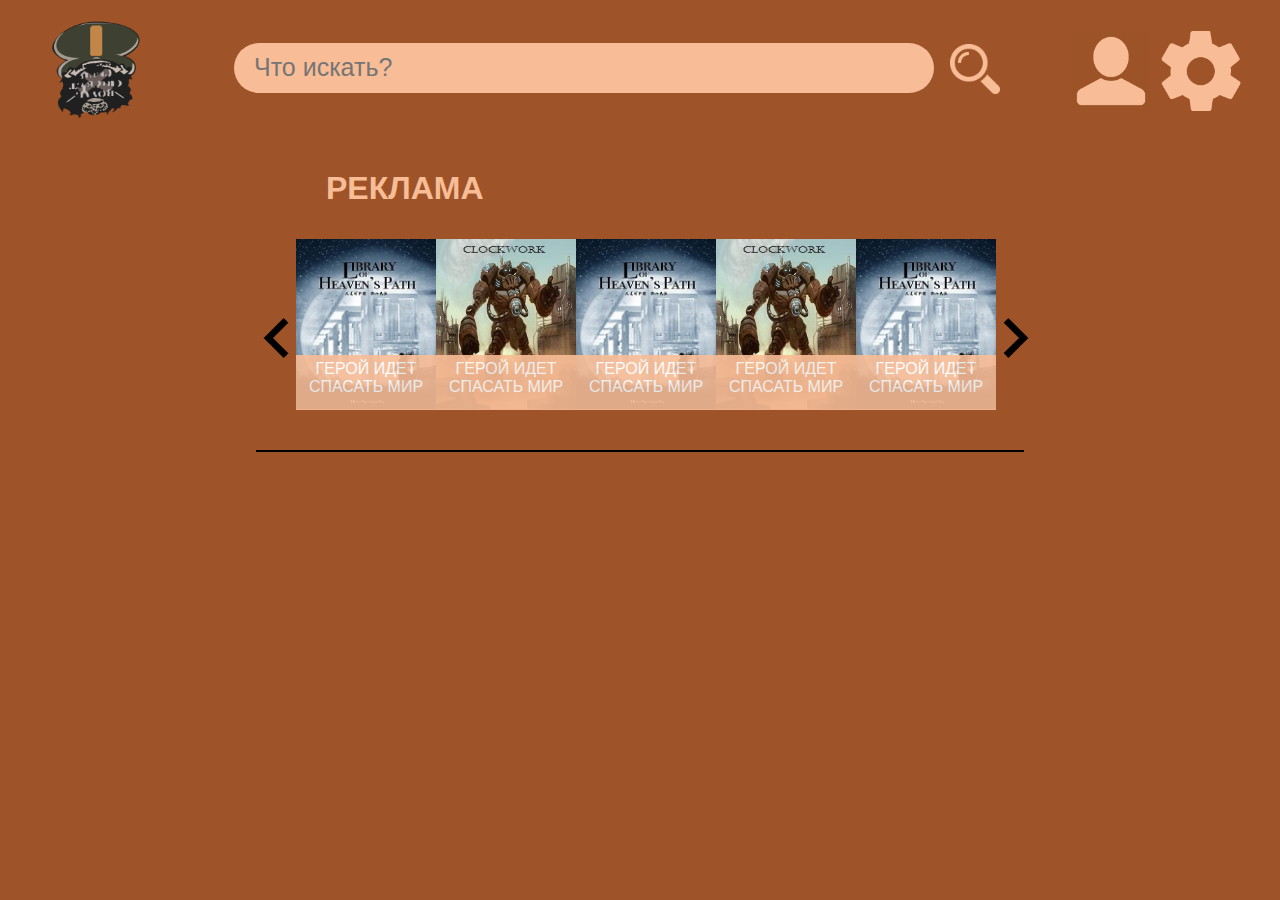
==== commit 83bc6809: "Rename index.html to me.html" ====
--- a/me.html
+++ b/me.html
@@ -1,727 +1,155 @@
 <!DOCTYPE html>
 <html>
 <head>
-	<title>Квиз-калькулятор корма</title>
-	<link rel="stylesheet" type="text/css" href="me.css">
-	<link rel="stylesheet" type="text/css" href="MyDogs.css">
+	<title>Главная страница</title>
+	<link rel="stylesheet" type="text/css" href="index.css">
 	<meta name="viewport" content="width=device-width">
 	<script src="https://code.jquery.com/jquery-3.0.0.min.js"> </script>
 </head>
 <body>
 	<header>
-		<div class="header">
-			<div class="logo">
-				<img src="img/logo.png">
+		<div class="logo">
+			<a href="#"><img src="img/logo.png"></a>
+		</div>
+
+		<div class="sr">
+			<input class="searchbar col" type="search" name="search" placeholder="Что искать?">
+			<div class="srr">
+				<button class="but"><img id="se" src="img/search.png"></button>
+			</div>
+		</div>
+
+		<div class="menu">
+			<div class="menuicon">
+				<button class="but"><img id="pr" src="img/prof.png"></button>
 			</div>
 
-			<div class="header_text">
-				<div class="text">
-					<span id="text1">Me</span>
-				</div>
-
-				<div class="text">
-					<span id="text2">My Dogs</span>
-				</div>
-
-				<div class="text">
-					<span id="text3">Your Plan</span>
-				</div>
-
-				<div class="text">
-					<span id="text4">Checkout</span>
-				</div>
+			<div class="menuicon">
+				<button id="color" class="but"><img id="na" src="img/nastr.png"></button>
 			</div>
 		</div>
-			<div class="progress_bar">
-				<div>
-					<div class="krug"></div>
-					<div class="progress"></div>
-					<div id="pr_bar" class="progress progress2"></div>
-				</div>
-				<div>
-					<div id="krug1" class="krug krug2"></div>
-					<div class="progress"></div>
-				</div><div>
-					<div id="krug2" class="krug krug2"></div>
-					<div class="progress"></div>
-				</div><div>
-					<div id="krug3" class="krug krug2"></div>
-					<div class="progress "></div>
-				</div>
-			</div>
 	</header>
 
-	<div class="header_tablet">
-		<div class="header">
-			<div class="logo logo_t">
-				<img src="img/logo.png">
+	<div class="header">
+		<div class="logo2">
+			<a href="#"><img src="img/logo.png"></a>
+
+			<div class="menuicon2">
+				<button class="but2"><img id="pr2" src="img/prof.png"></button>
 			</div>
 
-			<div class="header_text header_text_t">
-				<div class="text">
-					<span id="text_bar" style="color: #f2674b">Me (1/4)</span>
-				</div>
+			<div class="menuicon2">
+				<button id="color2" class="but2"><img id="na2" src="img/nastr.png"></button>
 			</div>
 		</div>
-			<div class="progress_bar progress_bar_t">
-				<div>
-					<div class="krug"></div>
-					<div class="progress"></div>
-					<div class="progress progress2"></div>
-				</div>
-				<div>
-					<div id="krug4" class="krug krug2"></div>
-					<div class="progress"></div>
-				</div><div>
-					<div id="krug5" class="krug krug2"></div>
-					<div class="progress"></div>
-				</div><div>
-					<div id="krug6" class="krug krug2"></div>
-					<div class="progress "></div>
-				</div>
+
+		<div class="sr2">
+			<input class="searchbar2 col" type="search" name="search" placeholder="Что искать?">
+			<div class="srr2">
+				<button class="but2"><img id="se2" src="img/search.png"></button>
 			</div>
-	</div>
-
-	<div class="content ">
-
-		<div class="cont">
-			<div class="zag">
-				<h1>Better food starts here.</h1>
-				<span>Let’s determine your recommended recipes, meal plan, and weekly price!</span>
-			</div>
-			<div class="data">
-				<div class="kolvo1">
-					<span id="named">dog named</span>
-					<input class="name_dog1" type="name" name="name_dogs">
-				</div>
-			</div>
-
-			<div class="zip">
-				<span>We live in zip code</span>
-				<input class="zip_int" type="text" name="zip">
-			</div>
-
-			<div class="zip name">
-				<span>My first name is</span>
-				<input class="names" type="name" name="name">
-			</div>
-
-			<div class="zip selectw">
-				<span>I</span>
-				<select name="select">
-		         	<option selected="selected"></option>
-		         	<option>already believe</option>
-		        	<option>am not yet sure</option>
-		         	<option>don't believe</option>
-		     	</select>
-		     	<span id="fresh">that fresh food</span>
-			</div>
-			<div class="zip dogsNN">
-				<span>is the healthiest for</span>
-				<span class="dogname">DOGSNAME</span>
-			</div>
-
-			<div class="zip email">
-				<span>And my e-mail is</span>
-				<input class="email" type="email" name="email">
-			</div>
-			<div class="email_text">
-				<span>You can use your e-mail to access your recommendations anytime.</span>
-			</div>
-			<button id="conten" class="continue">CONTINUE</button>
 		</div>
 	</div>
 
-	<div class="block1">
-		<div class="block_border">
-			<img src="img/food.png">
-			<span>FRESH INGREDIENTS</span>
-			<span id="block_text">USDA Human-grade<br>and natural.</span>
-		</div>
-
-		<div class="block_border">
-			<img src="img/lozhka.png">
-			<span>READY-TO-SERVE</span>
-			<span id="block_text">Pre-portioned packs.<br>Just open and pour.</span>
-		</div>
-
-		<div class="block_border">
-			<img src="img/dver.png">
-			<span>CONVENIENT DELIVERIES</span>
-			<span id="block_text">Skip the stores<br>and preservatives.</span>
+	<div class="reklama">
+		<h1 class="h">РЕКЛАМА</h1>
+		<div class="slider">
+			<a id="l" class="a_sl" href="#"><img class="strelka" src="../img/left.png"></a>
+			<div class="sl">
+				<a href="#">
+					<img class="slider_book" src="../img/kniga.jpg">
+					<div class="slid_nazv"><span>ГЕРОЙ ИДЕТ СПАСАТЬ МИР</span></div>
+				</a>
+			</div>
+			<div class="sl">
+				<a href="#">
+					<img class="slider_book" src="../img/kniga2.jpg">
+					<div class="slid_nazv"><span>ГЕРОЙ ИДЕТ СПАСАТЬ МИР</span></div>
+				</a>
+			</div>
+			<div class="sl">
+				<a href="#">
+					<img class="slider_book" src="../img/kniga.jpg">
+					<div class="slid_nazv"><span>ГЕРОЙ ИДЕТ СПАСАТЬ МИР</span></div>
+				</a>
+			</div>
+			<div class="sl1">
+				<a href="#">
+					<img class="slider_book" src="../img/kniga2.jpg">
+					<div class="slid_nazv"><span>ГЕРОЙ ИДЕТ СПАСАТЬ МИР</span></div>
+				</a>
+			</div>
+			<div class="sl1">
+				<a href="#">
+					<img class="slider_book" src="../img/kniga.jpg">
+					<div class="slid_nazv"><span>ГЕРОЙ ИДЕТ СПАСАТЬ МИР</span></div>
+				</a>
+			</div>
+			<div class="sl1">
+				<a href="#">
+					<img class="slider_book" src="../img/kniga2.jpg">
+					<div class="slid_nazv"><span>ГЕРОЙ ИДЕТ СПАСАТЬ МИР</span></div>
+				</a>
+			</div>
+			<div class="sl2">
+				<a href="#">
+					<img class="slider_book" src="../img/kniga.jpg">
+					<div class="slid_nazv"><span>ГЕРОЙ ИДЕТ СПАСАТЬ МИР</span></div>
+				</a>
+			</div>
+			<div class="sl2">
+				<a href="#">
+					<img class="slider_book" src="../img/kniga2.jpg">
+					<div class="slid_nazv"><span>ГЕРОЙ ИДЕТ СПАСАТЬ МИР</span></div>
+				</a>
+			</div>
+			<div class="sl2">
+				<a href="#">
+					<img class="slider_book" src="../img/kniga.jpg">
+					<div class="slid_nazv"><span>ГЕРОЙ ИДЕТ СПАСАТЬ МИР</span></div>
+				</a>
+			</div>
+			<div class="sl3">
+				<a href="#">
+					<img class="slider_book" src="../img/kniga2.jpg">
+					<div class="slid_nazv"><span>ГЕРОЙ ИДЕТ СПАСАТЬ МИР</span></div>
+				</a>
+			</div>
+			<div class="sl3">
+				<a href="#">
+					<img class="slider_book" src="../img/kniga.jpg">
+					<div class="slid_nazv"><span>ГЕРОЙ ИДЕТ СПАСАТЬ МИР</span></div>
+				</a>
+			</div>
+			<div class="sl3">
+				<a href="#">
+					<img class="slider_book" src="../img/kniga2.jpg">
+					<div class="slid_nazv"><span>ГЕРОЙ ИДЕТ СПАСАТЬ МИР</span></div>
+				</a>
+			</div>
+			<div class="sl4">
+				<a href="#">
+					<img class="slider_book" src="../img/kniga.jpg">
+					<div class="slid_nazv"><span>ГЕРОЙ ИДЕТ СПАСАТЬ МИР</span></div>
+				</a>
+			</div>
+			<div class="sl4">
+				<a href="#">
+					<img class="slider_book" src="../img/kniga2.jpg">
+					<div class="slid_nazv"><span>ГЕРОЙ ИДЕТ СПАСАТЬ МИР</span></div>
+				</a>
+			</div>
+			<div class="sl4">
+				<a href="#">
+					<img class="slider_book" src="../img/kniga.jpg">
+					<div class="slid_nazv"><span>ГЕРОЙ ИДЕТ СПАСАТЬ МИР</span></div>
+				</a>
+			</div>
+			<a id="r" class="a_sl" href="#"><img class="strelka" src="../img/right.png"></a>
 		</div>
 	</div>
-<!---------------------------------------------------------------------------------- -->
-<div class="zapis2 noact">
-	<div class="content1">
-		<div class="zag_cont1">
-			<span class="cont_text1">Tell us a little more about </span>
-			<span class="dogname">DOGNAME...</span>
-		</div>
-
-		<div class="selectw1">
-			<select id="she" name="select">
-	         	<option selected="selected" value="NONE"></option>
-	         	<option>SHE</option>
-	        	<option>HE</option>
-	     	</select>
-	     	<span class="is1">is</span>
-	     	<input id="vozr" class="years1" type="years" name="years" placeholder="0">
-	     	<select id="mot" class="date1" name="select">
-	         	<option selected="selected" value="NONE"></option>
-		         	<option>years</option>
-		        	<option>months</option>
-		        	<option>weeks</option>
-	     	</select>
-		</div>
-
-		<div class="selectw1 we1">
-			<span id="he"></span>
-			<select name="select">
-	         	<option selected="selected" value="NONE"></option>
-	         	<option>IS</option>
-	        	<option>IS NOT</option>
-	     	</select>
-	     	<span class="is1">neutered and weighs about</span>
-	     	<input id="ves" class="years1" type="years" name="ves" placeholder="0">
-	     	<span>lbs</span>
-		</div>
-
-		<div class="selectw1 poroda1">
-			<span>and is the</span>
-			<select name="select1">
-	         	<option selected="selected" value="NONE"></option>
-	         	<option>cutest</option>
-	        	<option>silliest</option>
-	        	<option>most loyal</option>
-	        	<option>most stubborn</option>
-	        	<option>most normal</option>
-	     	</select>
-	     	<input id="por" class="years1 poroda1" type="years" name="breedd" placeholder="Dog breed">
-	     	<span>ever.</span>
-		</div>
-
-		<div class="body_zag1">
-			<span  class="dogname">DOGNAME </span>
-			<span>body is…</span>
-		</div>
-
-		<div class="radio_breed1">
-			<label>
-		      <input type="radio" name="ski" value="small" />
-		      <img src="img/tooskiny.png">
-		      <div class="qwe1">
-		      	<div class="label_div1"></div>
-		      	<div class="line1"></div>
-		      </div>
-		      <div class="name_be1">Too skinny</div>
-		    </label>  
-		    <label>
-		      <input type="radio" name="ski" value="small" />
-		      <img src="img/normal.png">
-		      <div class="qwe1">
-		      	<div class="line1"></div>
-		      	<div class="label_div1"></div>
-		      	<div class="line1"></div>
-		      </div>
-		      <div class="name_be1">Just right</div>
-		    </label>  
-		    <label>
-		      <input type="radio" name="ski" value="small" />
-		      <img src="img/rounded.png">
-		      <div class="qwe1">
-		      	<div class="line1"></div>
-		      	<div class="label_div1"></div>
-		      	<div class="line1"></div>
-		      </div>
-		      <div class="name_be1">Rounded</div>
-		    </label>  
-		    <label>
-		      <input type="radio" name="ski" value="small" />
-		      <img src="img/chunky.png">
-		      <div class="qwe1 rt1">
-		      	<div class="line1 zx1"></div>
-		      	<div class="label_div1"></div>
-		      </div>
-		      <div class="name_be1">Chunky</div>
-		    </label>  
-		</div>
-
-		<div class="radio_breed425">
-			<label>
-		      <input type="radio" name="ski2" value="small" />
-		      <img src="img/skinny_425.png">
-		      <div class="qwe1 t425">
-		      	<div class="label_div1"></div>
-		      	<div class="line1"></div>
-		      </div>
-		      <div class="name_be21">Too skinny</div>
-		    </label>  
-		    <label>
-		      <input type="radio" name="ski2" value="small" />
-		      <img src="img/normal_425.png">
-		      <div class="qwe1 t425">
-		      	<div class="line1"></div>
-		      	<div class="label_div1"></div>
-		      	<div class="line1"></div>
-		      </div>
-		      <div class="name_be21">Just right</div>
-		    </label>  
-		    <label>
-		      <input type="radio" name="ski2" value="small" />
-		      <img src="img/rounded_425.png">
-		      <div class="qwe1 t425">
-		      	<div class="line1"></div>
-		      	<div class="label_div1"></div>
-		      	<div class="line1"></div>
-		      </div>
-		      <div class="name_be21">Rounded</div>
-		    </label>  
-		    <label>
-		      <input type="radio" name="ski2" value="small" />
-		      <img src="img/chunky_425.png">
-		      <div class="qwe1 rt1 t425 f2">
-		      	<div class="line1 zx1 yt425"></div>
-		      	<div class="label_div1"></div>
-		      </div>
-		      <div class="name_be21 yt">Chunky</div>
-		    </label>  
-		</div>
-
-		<div class="body_zag1">
-			<span class="dogname">DOGNAME </span>
-			<span>activity level…</span>
-		</div>
-
-		<div class="activ1">
-			<div id="a1"  class="label_div1 act1"></div>
-			<div class="line21"></div>
-			<div id="a2" class="label_div1 act1"></div>
-			<div class="line21"></div>
-			<div id="a3" class="label_div1 act1"></div>
-			<div class="line21"></div>
-			<div id="a4" class="label_div1 act1"></div>
-		</div>
-		<div class="act_text1 ert1">
-			<div class="name_be21">Not very active</div>
-			<div class="name_be21">Active</div>
-			<div class="name_be21">Very active</div>
-			<div class="name_be21">Pro athlete</div>
-		</div>
-
-		<div class="body_zag1 bd1">
-			<span class="dogname">DOGNAME </span>
-			<span>asd’s eating style…</span>
-		</div>
-
-		<div class="activ1">
-			<div id="a5" class="label_div1 act1"></div>
-			<div class="line21"></div>
-			<div id="a6" class="label_div1 act1"></div>
-			<div class="line21"></div>
-			<div id="a7" class="label_div1 act1"></div>
-			<div class="line21"></div>
-			<div id="a8" class="label_div1 act1"></div>
-		</div>
-		<div class="act_text1 ert21">
-			<div class="name_be21">Very picky</div>
-			<div class="name_be21 vc1">Can be picky</div>
-			<div class="name_be21 vc1">Good eater</div>
-			<div class="name_be21">Will eat anything</div>
-		</div>
-
-
-		<div class="selectw1 has1">
-			<span class="dogname">DOGNAME</span>
-			<select id="has" name="select">
-	         	<option selected="selected" value="NONE"></option>
-	         	<option>HAS</option>
-	        	<option>DOESN`T HAVE</option>
-	     	</select>
-	     	<span>any issues.</span>
-		</div>
-		<div class="iss noact">
-			<form>
-				<input id="Anxiety1" class="Anxiety" type="checkbox" name="Anxiety" value="Anxiety">
-				<label class="rtt" for="Anxiety1"><span>Anxiety</span></label>
-				<input id="Badbreath" class="Anxiety" type="checkbox" name="Badbreath" value="Bad breath">
-				<label class="rtt" for="Badbreath"><span>Bad breath</span></label>
-				<input id="Cancer" class="Anxiety" type="checkbox" name="Cancer" value="Cancer">
-				<label class="rtt" for="Cancer"><span>Cancer</span></label>
-				<input id="Chewspaws" class="Anxiety" type="checkbox" name="Chewspaws" value="Chewspaws">
-				<label class="rtt" for="Chewspaws"><span>Chews paws</span></label>
-				<input id="Constipation" class="Anxiety" type="checkbox" name="Constipation" value="Constipation">
-				<label class="rtt" for="Constipation"><span>Constipation</span></label>
-				<input id="Diarrhea" class="Anxiety" type="checkbox" name="Diarrhea" value="Diarrhea">
-				<label class="rtt" for="Diarrhea"><span>Diarrhea</span></label>
-				<input id="Earinfections" class="Anxiety" type="checkbox" name="Earinfections" value="Earinfections">
-				<label class="rtt" for="Earinfections"><span>Ear infections</span></label>
-				<input id="Environmentalallergies" class="Anxiety" type="checkbox" name="Environmentalallergies" value="Environmentalallergies">
-				<label class="rtt" for="Environmentalallergies"><span>Environmental allergies</span></label>
-			</form>
-		</div>
-		<div class="iss1 noact">
-			<form>
-				<input id="Foodallergies" class="Anxiety Anxiety2" type="checkbox" name="Foodallergies" value="Foodallergies">
-				<label class="rtt" for="Foodallergies"><span>Food allergies</span></label>
-				<input id="Glutensensitive" class="Anxiety Anxiety2" type="checkbox" name="Glutensensitive" value="Glutensensitive">
-				<label class="rtt" for="Glutensensitive"><span>Gluten sensitive</span></label>
-				<input id="Grainsensitive" class="Anxiety Anxiety2" type="checkbox" name="Grainsensitive" value="Grainsensitive">
-				<label class="rtt" for="Grainsensitive"><span>Grain sensitive</span></label>
-				<input id="Hyperactive" class="Anxiety Anxiety2" type="checkbox" name="Hyperactive" value="Hyperactive">
-				<label class="rtt" for="Hyperactive"><span>Hyperactive</span></label>
-				<input id="Itchiness" class="Anxiety Anxiety2" type="checkbox" name="Itchiness" value="Itchiness">
-				<label class="rtt" for="Itchiness"><span>Itchiness</span></label>
-				<input id="Joints" class="Anxiety Anxiety2" type="checkbox" name="Joints" value="Joints">
-				<label class="rtt" for="Joints"><span>Joints</span></label>
-				<input id="Lethargy" class="Anxiety Anxiety2" type="checkbox" name="Lethargy" value="Lethargy">
-				<label class="rtt" for="Lethargy"><span>Lethargy</span></label>
-				<input id="PassesGas" class="Anxiety Anxiety2" type="checkbox" name="PassesGas" value="PassesGas">
-				<label class="rtt" for="PassesGas"><span>Passes Gas</span></label>
-				<input id="Seizures" class="Anxiety Anxiety2" type="checkbox" name="Seizures" value="Seizures">
-				<label class="rtt" for="Seizures"><span>Seizures</span></label>
-			</form>
-		</div>
-		<div class="iss2 noact">
-			<form>
-				<input id="SkinandCoat" class="Anxiety Anxiety2" type="checkbox" name="SkinandCoat" value="SkinandCoat">
-				<label class="rtt" for="SkinandCoat"><span>Skin and Coat</span></label>
-				<input id="Tearstains" class="Anxiety Anxiety2" type="checkbox" name="Tearstains" value="Tearstains">
-				<label class="rtt" for="Tearstains"><span>Tear stains</span></label>
-				<input id="Urinarytract" class="Anxiety Anxiety2" type="checkbox" name="Urinarytract" value="Urinarytract">
-				<label class="rtt" for="Urinarytract"><span>Urinary tract</span></label>
-				<input id="Vomiting" class="Anxiety Anxiety2" type="checkbox" name="Vomiting" value="Vomiting">
-				<label class="rtt" for="Vomiting"><span>Vomiting</span></label>
-			</form>
-		</div>
-		<div class="selectw1 food_div1">
-			<span  class="dogname">DOGNAME</span>
-			<span>mainly eats</span>
-			<select id="food1" name="select">
-	         	<option selected="selected" value="NONE"></option>
-	         	<option>dry food</option>
-	        	<option>wet food</option>
-	        	<option>raw food</option>
-	        	<option>dehydrated food</option>
-	        	<option>fresh food</option>
-	        	<option>homemade food</option>
-	     	</select>
-	     	<span id="by">by</span>
-	     	<input class="food1" type="text" name="food" placeholder="Brand name">
-		</div>
-
-		<div class="selectw1 food_div1">
-			<span>and gets</span>
-			<select name="select">
-	         	<option selected="selected" value="NONE"></option>
-	         	<option>some</option>
-	        	<option>no</option>
-	        	<option>a lot of</option>
-	     	</select>
-	     	<span>treats or scraps.</span>
-		</div>
-
-		<div class="selectw1 food_div1">
-			<span class="dogname">DOGNAME</span>
-			<select name="select">
-	         	<option selected="selected" value="NONE"></option>
-	         	<option>does</option>
-	        	<option>does not</option>
-	     	</select>
-	     	<span>require a prescription diet.</span>
-		</div>
-		<button id="zapis2" class="continue1">CONTINUE</button>
-	</div>
-</div>
-	<!-- ------------------------------------------------------------------------- -->
-<div class="recipes noact">
-	<div class="zag1">
-		<h1>A plan as unique as</h1>
-		<h1 class="dogname">DOGNAME</h1>
-		<div>
-			<span>We’ve selected three fresh recipes packed with whole foods and natural nutrients, perfect for a </span>
-			<span id="ves1">ВЕС,</span>
-			<span id="vozr1">ВОЗРАСТ</span>
-			<span id="por1">ПОРОДА</span>
-		</div>
-	</div>
-
-	<div class="rec_cont">
-		<div class="vkus">
-			<div class="cart">
-				<img src="img/turkey.png">
-				<h2>Turkey</h2>
-				<span class="text_vk">USDA, human-grade turkey and vegetables, balanced for dogs, preportioned for </span>
-				<span id="text_vk" class="dogname">DOGNAME</span>
-				<button id="add1" class="details"><span class="details">See details</span></button>
-				<div class="line_vkus"></div>
-				<div class="add">
-					<input id="tur_ch" class="vkus_ch ch0" type="checkbox" name="turkey">
-					<span class="gry not_act_cart ch_ad">Add recipe</span>
-					<span class="gry">Added</span>
-					<span class="gry gry_11">(1/3)</span>
-				</div>
-			</div>
-
-			<div class="cart">
-				<img src="img/beef.png">
-				<h2>Beef</h2>
-				<span class="text_vk">USDA, human-grade beef and vegetables, balanced for dogs, preportioned for </span>
-				<span id="text_vk"  class="dogname">DOGNAME</span>
-				<button id="add2" class="details"><span class="details">See details</span></button>
-				<div class="line_vkus"></div>
-				<div class="add">
-					<input id="be_ch" class="vkus_ch ch1" type="checkbox" name="turkey">
-					<span class="gry not_act_cart ch_ad">Add recipe</span>
-					<span class="gry gry_11">Added</span>
-					<span class="gry gry_11">(1/3)</span>
-				</div>
-			</div>
-
-			<div class="cart">
-				<img src="img/chick.png">
-				<h2>Chicken</h2>
-				<span class="text_vk">USDA, human-grade chicken and vegetables, balanced for dogs, preportioned for </span>
-				<span  id="text_vk" class="dogname">DOGNAME</span>
-				<button id="add3" class="details"><span class="details">See details</span></button>
-				<div class="line_vkus"></div>
-				<div class="add">
-					<input id="ch_ch" class="vkus_ch ch2" type="checkbox" name="turkey">
-					<span class="gry not_act_cart ch_ad">Add recipe</span>
-					<span class="gry">Added</span>
-					<span class="gry gry_11">(1/3)</span>
-				</div>
-			</div>
-
-			<div class="cart">
-				<img src="img/pork.png">
-				<h2>Pork</h2>
-				<span class="text_vk">USDA, human-grade pork and vegetables, balanced for dogs, preportioned for </span>
-				<span  id="text_vk" class="dogname">DOGNAME</span>
-				<button id="add4" class="details"><span class="details">See details</span></button>
-				<div class="line_vkus"></div>
-				<div class="add">
-					<input id="po_ch" class="vkus_ch ch3" type="checkbox" name="turkey">
-					<span class="gry not_act_cart ch_ad">Add recipe</span>
-					<span class="gry">Added</span>
-					<span class="gry gry_11">(1/3)</span>
-				</div>
-			</div>
-		</div>
-		<button id="recipes" class="continue1">SEND EMAIL</button>
-	</div>
-	<div class="rec_cont2">
-		<div class="vkus2">
-			<div class="cart">
-				<img src="img/turkey.png">
-				<h2>Turkey</h2>
-				<span class="text_vk">USDA, human-grade turkey and vegetables, balanced for dogs, preportioned for </span>
-				<span  id="text_vk" class="dogname">DOGNAME</span>
-				<button id="add11" class="details"><span class="details">See details</span></button>
-				<div class="line_vkus"></div>
-				<div class="add">
-					<input id="tur_ch1" class="vkus_ch ch4" type="checkbox" name="turkey2">
-					<span class="gry not_act_cart ch_ad">Add recipe</span>
-					<span class="gry">Added</span>
-					<span class="gry gry_11">(1/3)</span>
-				</div>
-			</div>
-
-			<div class="cart">
-				<img src="img/beef.png">
-				<h2>Beef</h2>
-				<span class="text_vk">USDA, human-grade beef and vegetables, balanced for dogs, preportioned for </span>
-				<span  id="text_vk" class="dogname">DOGNAME</span>
-				<button id="add22" class="details"><span class="details">See details</span></button>
-				<div class="line_vkus"></div>
-				<div class="add">
-					<input id="be_ch1" class="vkus_ch ch5" type="checkbox" name="beef2">
-					<span class="gry not_act_cart ch_ad ">Add recipe</span>
-					<span class="gry gry_11">Added</span>
-					<span class="gry gry_11">(1/3)</span>
-				</div>
-			</div>
-		</div>
-		<div class="vkus2">
-			<div class="cart">
-				<img src="img/chick.png">
-				<h2>Chicken</h2>
-				<span class="text_vk">USDA, human-grade chicken and vegetables, balanced for dogs, preportioned for </span>
-				<span  id="text_vk" class="dogname">DOGNAME</span>
-				<button id="add33" class="details"><span class="details">See details</span></button>
-				<div class="line_vkus"></div>
-				<div class="add">
-					<input id="ch_ch1" class="vkus_ch ch6" type="checkbox" name="turkey">
-					<span class="gry not_act_cart ch_ad">Add recipe</span>
-					<span class="gry">Added</span>
-					<span class="gry gry_11">(1/3)</span>
-				</div>
-			</div>
-
-			<div class="cart">
-				<img src="img/pork.png">
-				<h2>Pork</h2>
-				<span class="text_vk">USDA, human-grade pork and vegetables, balanced for dogs, preportioned for </span>
-				<span  id="text_vk" class="dogname">DOGNAME</span>
-				<button id="add44" class="details"><span class="details">See details</span></button>
-				<div class="line_vkus"></div>
-				<div class="add">
-					<input id="po_ch1" class="vkus_ch ch7" type="checkbox" name="turkey">
-					<span class="gry not_act_cart ch_ad">Add recipe</span>
-					<span class="gry">Added</span>
-					<span class="gry gry_11">(1/3)</span>
-				</div>
-			</div>
-		</div>
-		<button id="recipes22" class="continue1 f22">SEND EMAIL</button>	
-</div>
-<!-- ------------------------------------------------------------------------- -->
-<div id="TRK" class="TRK NoactiveZ">
-	<div class="turkey">
-		<div class="zag_tur">
-			<h1  class="dogname">DOGNAME</h1>
-			<h1>Turkey</h1>
-		</div>
-		<div class="ing">
-			<h2>Ingredients</h2>
-			<span><strong>Ingredients
-			USDA Turkey, Chickpeas, Carrot, Broccoli, Parsnip, Spinach, Fish Oil, TFD Nutrient Blend </strong>[tricalcium phosphate, sea salt, vitamin B12 supplement, choline bitartrate, taurine, zinc amino acid chelate, iron amino acid chelate, vitamin E supplement, copper amino acid chelate, thiamine mononitrate, riboflavin, potassium iodide, pyridoxine hydrochloride, vitamin D3 supplement, folic acid]</span>
-		</div>
-		<div class="nutr">
-			<h2>Nutritional Info</h2>
-			<div class="prot prot1"><div>Crude Protein</div><div>9% min.</div></div>
-			<div class="prot"><div>Crude Fat</div><div>4.5% min.</div></div>
-			<div class="prot"><div>Crude Fiber</div><div>1.5% max.</div></div>
-			<div class="prot"><div>Moisture</div><div>76% max.</div></div>
-		</div>
-		<div class="aa">
-			<h2>AAFCO statement</h2>
-			<span>The Farmer’s Dog is formulated to meet the nutritional levels established by the AAFCO Dog Food Nutrient Profiles for All Life Stages, including large sized dogs (70 lbs. or more as an adult).</span>
-		</div>
-		<h2 class="cal">Calorie content</h2>
-		<div class="kg">
-			<span>ПХП калорий на кг</span>
-			<span>на кг/</span>
-			<span>(calculated)</span>
-		</div>
-		<div class="portions">
-			<span  class="dogname">dogname</span>
-			<span>personalized portions:</span>
-			<span>ПХП калорий в день</span>
-			<span>calories per day</span>
-		</div>
-	</div>
-</div>
-
-<div id="BEEF" class="BEEF NoactiveZ">
-	<div class="turkey">
-		<div class="zag_tur">
-			<h1  class="dogname">DOGNAME</h1>
-			<h1>Beef</h1>
-		</div>
-		<div class="ing">
-			<h2>Ingredients</h2>
-			<span><strong>USDA Beef, Sweet Potato, Lentils, Carrot, USDA Beef Liver, Kale, Sunflower Seeds, Fish Oil, TFD Nutrient Blend</strong> [tricalcium phosphate, sea salt, vitamin B12 supplement, taurine, zinc amino acid chelate, iron amino acid chelate, vitamin E supplement, copper amino acid chelate, thiamine mononitrate, riboflavin, potassium iodide, pyridoxine hydrochloride (B6), vitamin D3 supplement, folic acid]</span>
-		</div>
-		<div class="nutr">
-			<h2>Nutritional Info</h2>
-			<div class="prot prot1"><div>Crude Protein</div><div>11% min.</div></div>
-			<div class="prot"><div>Crude Fat</div><div>8% min.</div></div>
-			<div class="prot"><div>Crude Fiber</div><div>1.5% max.</div></div>
-			<div class="prot"><div>Moisture</div><div>73% max.</div></div>
-		</div>
-		<div class="aa">
-			<h2>AAFCO statement</h2>
-			<span>The Farmer’s Dog is formulated to meet the nutritional levels established by the AAFCO Dog Food Nutrient Profiles for All Life Stages, including large sized dogs (70 lbs. or more as an adult).</span>
-		</div>
-		<h2 class="cal">Calorie content</h2>
-		<div class="kg">
-			<span>ПХП калорий на кг</span>
-			<span>на кг/</span>
-			<span>(calculated)</span>
-		</div>
-		<div class="portions">
-			<span  class="dogname">dogname</span>
-			<span>personalized portions:</span>
-			<span>ПХП калорий в день</span>
-			<span>calories per day</span>
-		</div>
-	</div>
-</div>
-
-<div id="CHICK" class="CHICK NoactiveZ">
-	<div class="turkey">
-		<div class="zag_tur">
-			<h1  class="dogname">DOGNAME</h1>
-			<h1>Chicken</h1>
-		</div>
-		<div class="ing">
-			<h2>Ingredients</h2>
-			<span><strong>USDA Chicken, Brussels Sprout, USDA Chicken Liver, Bok Choy, Broccoli, Fish Oil, TFD Nutrient Pack</strong> [tricalcium phosphate, sea salt, vitamin B12 supplement, taurine, zinc amino acid chelate, iron amino acid chelate, vitamin E supplement, copper amino acid chelate, thiamine mononitrate, riboflavin, potassium iodide, pyridoxine hydrochloride, vitamin D3 supplement, folic acid]</span>
-		</div>
-		<div class="nutr">
-			<h2>Nutritional Info</h2>
-			<div class="prot prot1"><div>Crude Protein</div><div>10% min.</div></div>
-			<div class="prot"><div>Crude Fat</div><div>6% min.</div></div>
-			<div class="prot"><div>Crude Fiber</div><div>1.0% max.</div></div>
-			<div class="prot"><div>Moisture</div><div>77% max.</div></div>
-		</div>
-		<div class="aa">
-			<h2>AAFCO statement</h2>
-			<span>The Farmer’s Dog is formulated to meet the nutritional levels established by the AAFCO Dog Food Nutrient Profiles for All Life Stages, including large sized dogs (70 lbs. or more as an adult).</span>
-		</div>
-		<h2 class="cal">Calorie content</h2>
-		<div class="kg">
-			<span>ПХП калорий на кг</span>
-			<span>на кг/</span>
-			<span>(calculated)</span>
-		</div>
-		<div class="portions">
-			<span class="dogname">dogname</span>
-			<span>personalized portions:</span>
-			<span>ПХП калорий в день</span>
-			<span>calories per day</span>
-		</div>
-	</div>
-</div>
-
-<div id="PORK" class="PORK NoactiveZ">
-	<div class="turkey">
-		<div class="zag_tur">
-			<h1  class="dogname">DOGNAME</h1>
-			<h1>Pork</h1>
-		</div>
-		<div class="ing">
-			<h2>Ingredients</h2>
-			<span><strong>USDA Pork, Sweet Potato, Potato, Green Beans, Cauliflower, USDA Pork Liver, Fish Oil, TFD Nutrient Blend</strong> [tricalcium phosphate, sea salt, vitamin B12 supplement, taurine, zinc amino acid chelate, iron amino acid chelate, vitamin E supplement, copper amino acid chelate, thiamine mononitrate, riboflavin, potassium iodide, pyridoxine hydrochloride, vitamin D3 supplement, folic acid]</span>
-		</div>
-		<div class="nutr">
-			<h2>Nutritional Info</h2>
-			<div class="prot prot1"><div>Crude Protein</div><div>9% min.</div></div>
-			<div class="prot"><div>Crude Fat</div><div>7% min.</div></div>
-			<div class="prot"><div>Crude Fiber</div><div>1.5% max.</div></div>
-			<div class="prot"><div>Moisture</div><div>75% max.</div></div>
-		</div>
-		<div class="aa">
-			<h2>AAFCO statement</h2>
-			<span>The Farmer’s Dog is formulated to meet the nutritional levels established by the AAFCO Dog Food Nutrient Profiles for All Life Stages, including large sized dogs (70 lbs. or more as an adult).</span>
-		</div>
-		<h2 class="cal">Calorie content</h2>
-		<div class="kg">
-			<span>ПХП калорий на кг</span>
-			<span>на кг/</span>
-			<span>(calculated)</span>
-		</div>
-		<div class="portions">
-			<span>personalized portions:</span>
-			<span>ПХП калорий в день</span>
-			<span>calories per day</span>
-		</div>
-	</div>
-</div>
-<!-- ------------------------------------------------------------------------- -->
-<script src="bar.js"></script>
-<script src="knopka.js"></script>
-<script src="check.js"></script>
+	<div class="line"></div>
+	<script src="color.js" charset="utf-8"></script>
+	<script src="slider.js" charset="utf-8"></script>
 </body>
-</html>+</html>
--- a/index.css
+++ b/index.css
@@ -0,0 +1,224 @@
+body{
+	margin: 0;
+	padding: 0;
+	background-color: #9E5428;
+	font-family: Arial;
+}
+a{
+	-webkit-tap-highlight-color: transparent;
+	text-decoration: none;
+	color: white;
+}
+header{
+	width: 100%;
+	height: 100px;
+	display: flex;
+	justify-content: space-around;
+	align-items: center;
+	margin-top: 20px;
+}
+.logo{
+	width: 100px;
+	height: 100px;
+}
+.logo img{
+	width: 100px;
+	height: 100px;
+}
+
+.searchbar{
+	width: 700px;
+	height: 50px;
+	background-color: #F8BD97;
+	border:none;
+	outline:none;
+	border-radius: 50px;
+	font-size: 25px;
+	padding-left: 20px;
+	padding-right: 20px;
+	margin-right: 10px
+}
+.searchbar::placeholder{
+	font-size: 25px;
+
+}
+.menu{
+	width: 170px;
+	height: 100px;
+	display: flex;
+	justify-content: space-between;
+	align-items: center;
+	margin-left: -30px;
+}
+.sr{
+	display: flex;
+	justify-content: space-between;
+}
+.srr img{
+	width: 50px;
+	height: 50px;
+}
+.but{
+	border: none;
+	outline: none;
+	background-color: transparent;
+	cursor: pointer;
+}
+.but:hover{
+	border: 1px solid white;
+}
+.menuicon{
+	width: 80px;
+	height: 80px;
+}
+
+.menuicon img{
+	width: 80px;
+	height: 80px;
+}
+.header{
+	width: 100%;
+	height: 100px;
+	margin-top: 20px;
+	display: none;
+}
+.logo2{
+	width: 100%;
+	height: 100px;
+	display: flex;
+	justify-content: space-around;
+}
+.logo2 img{
+	width: 100px;
+	height: 100px;
+}
+
+.searchbar2{
+	width: 700px;
+	height: 50px;
+	background-color: #F8BD97;
+	border:none;
+	outline:none;
+	border-radius: 50px;
+	font-size: 25px;
+	padding-left: 20px;
+	padding-right: 30px;
+	margin-right: 10px;
+}
+.searchbar2::placeholder{
+	font-size: 25px;
+
+}
+.menu2{
+	width: 170px;
+	height: 100px;
+	display: flex;
+	justify-content: space-between;
+	align-items: center;
+	margin-left: -30px;
+}
+.sr2{
+	display: flex;
+	justify-content: space-around;
+}
+.srr2 img{
+	width: 50px;
+	height: 50px;
+}
+.but2{
+	border: none;
+	outline: none;
+	background-color: transparent;
+	cursor: pointer;
+}
+.but2:hover{
+	border: 1px solid white;
+}
+.menuicon2{
+	width: 80px;
+	height: 80px;
+}
+
+.menuicon2 img{
+	width: 80px;
+	height: 80px;
+}
+
+.reklama{
+	width: 60%;
+	margin: 50px auto;
+	height: 300px;
+}
+
+.reklama h1{
+	color: #F8BD97;
+	margin-left: 70px;
+}
+
+.slider{
+	width: 100%;
+	height: 200px;
+	display: flex;
+	justify-content: space-between;
+	align-items: center;
+}
+.slider a{
+	height: 20px;
+}
+.a_sl{
+	height: 130px;
+}
+.slider_book{
+	width: 140px;
+	height: 170px;
+	margin-top: 50px;
+}
+.strelka{
+	width: 40px;
+	height: 40px;
+}
+.slid_nazv{
+	width: 140px;
+	height: 50px;
+	background-color: #F8BD97;
+	opacity: 0.9;
+	position: relative;
+	bottom: 58px;
+	text-align: center;
+	padding-top: 5px;
+}
+.line{
+	width: 60%;
+	height: 2px;
+	margin: -70px auto;
+	background-color: black;
+}
+@media(max-width: 1025px) and (min-width: 770px){
+	.searchbar{
+		width: 500px;
+	}
+}
+@media(max-width: 769px) and (min-width: 427px){
+	.searchbar{
+		width: 300px;
+	}
+}
+@media(max-width: 426px){
+	header{
+		display: none;
+	}
+	.header{
+		display: block;
+	}
+	.searchbar2{
+		width: 70%;
+	}
+	.logo2 img{
+	width: 70px;
+	height: 70px;
+	}
+	.menuicon2 img{
+	width: 60px;
+	height: 60px;
+	}
+}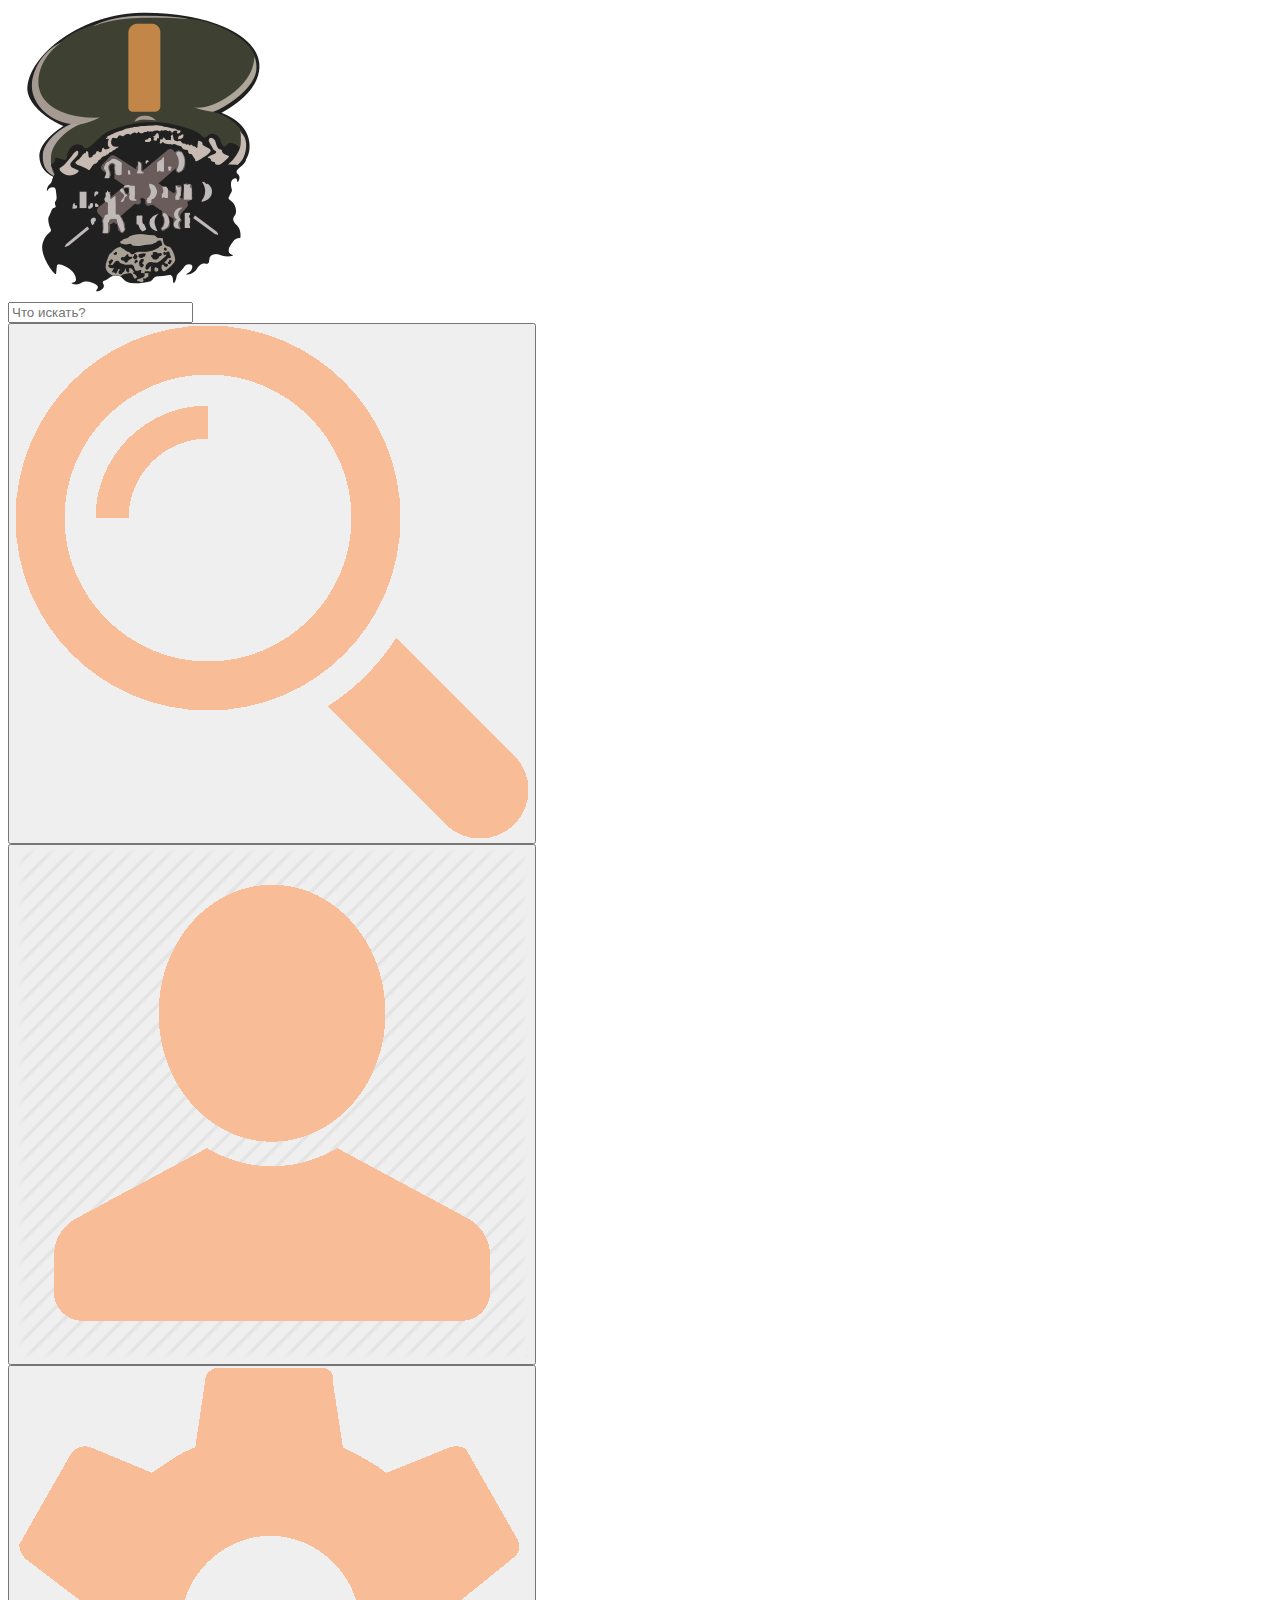
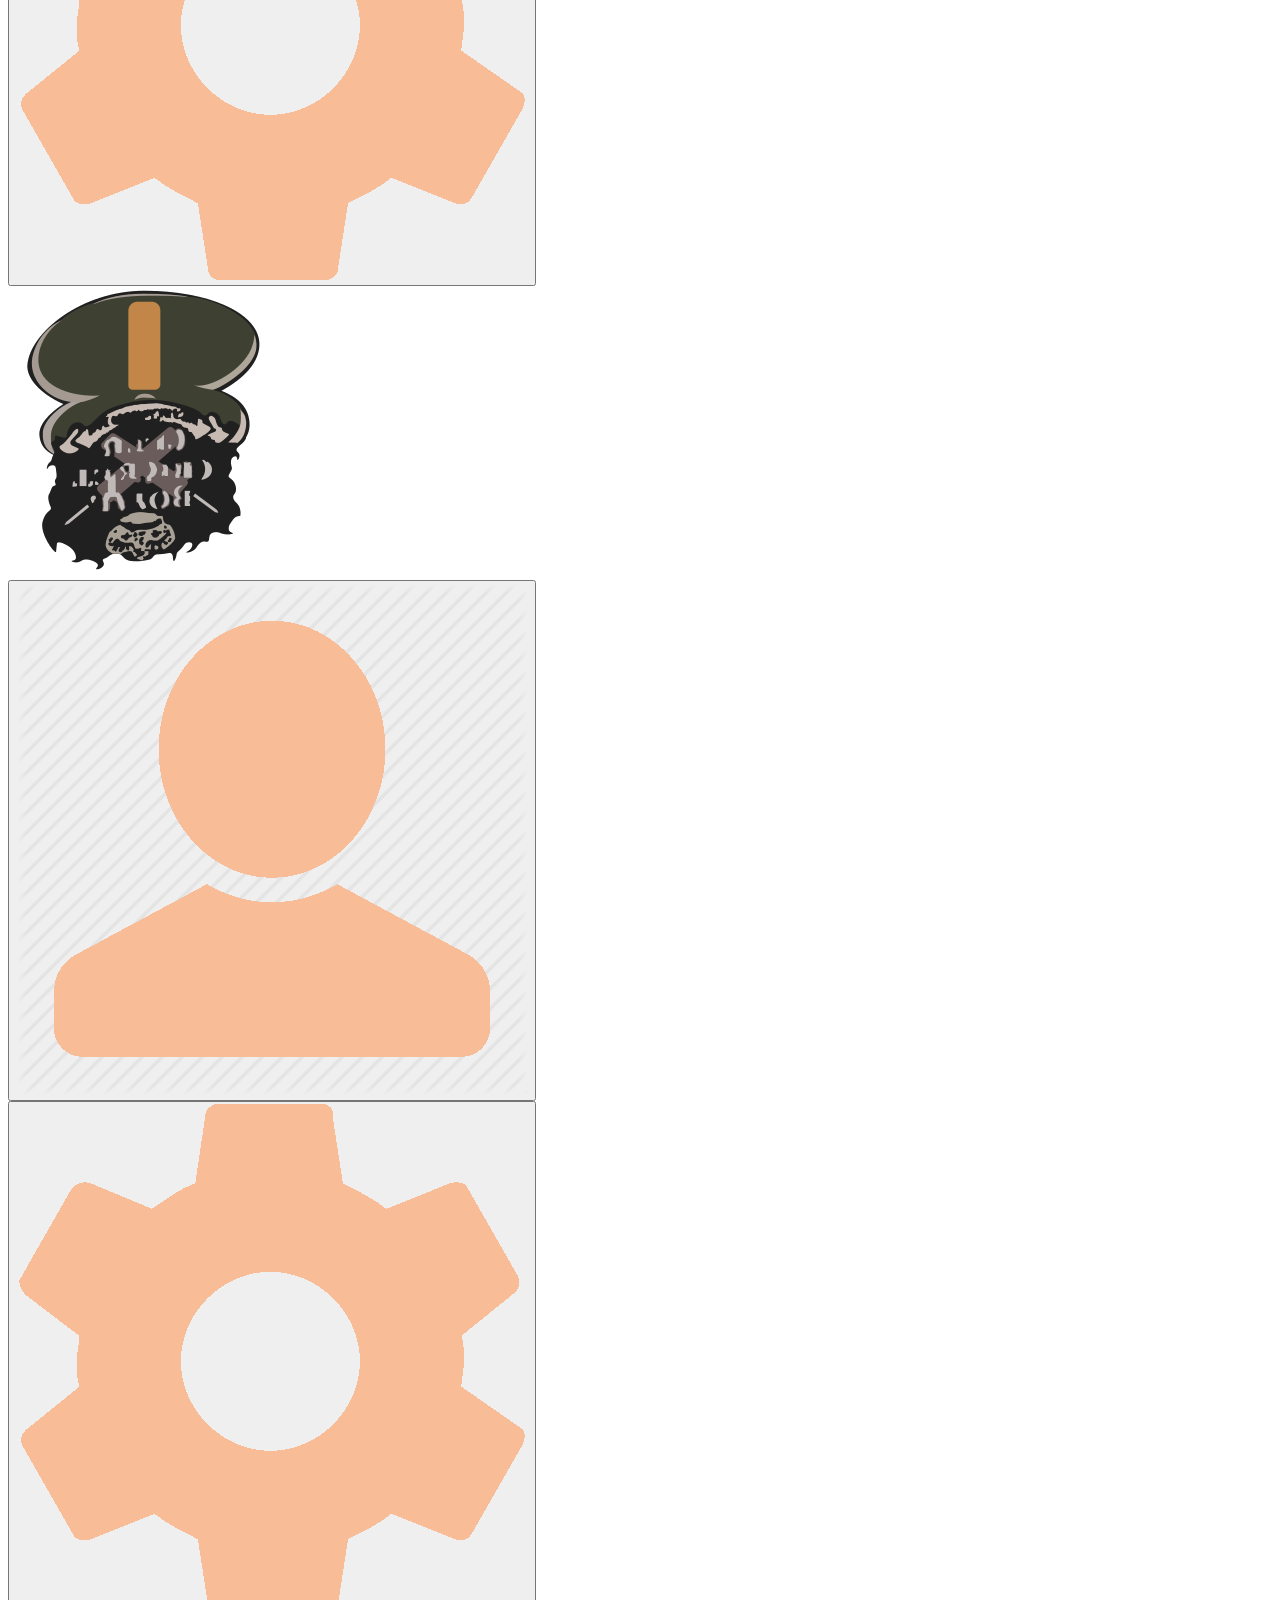
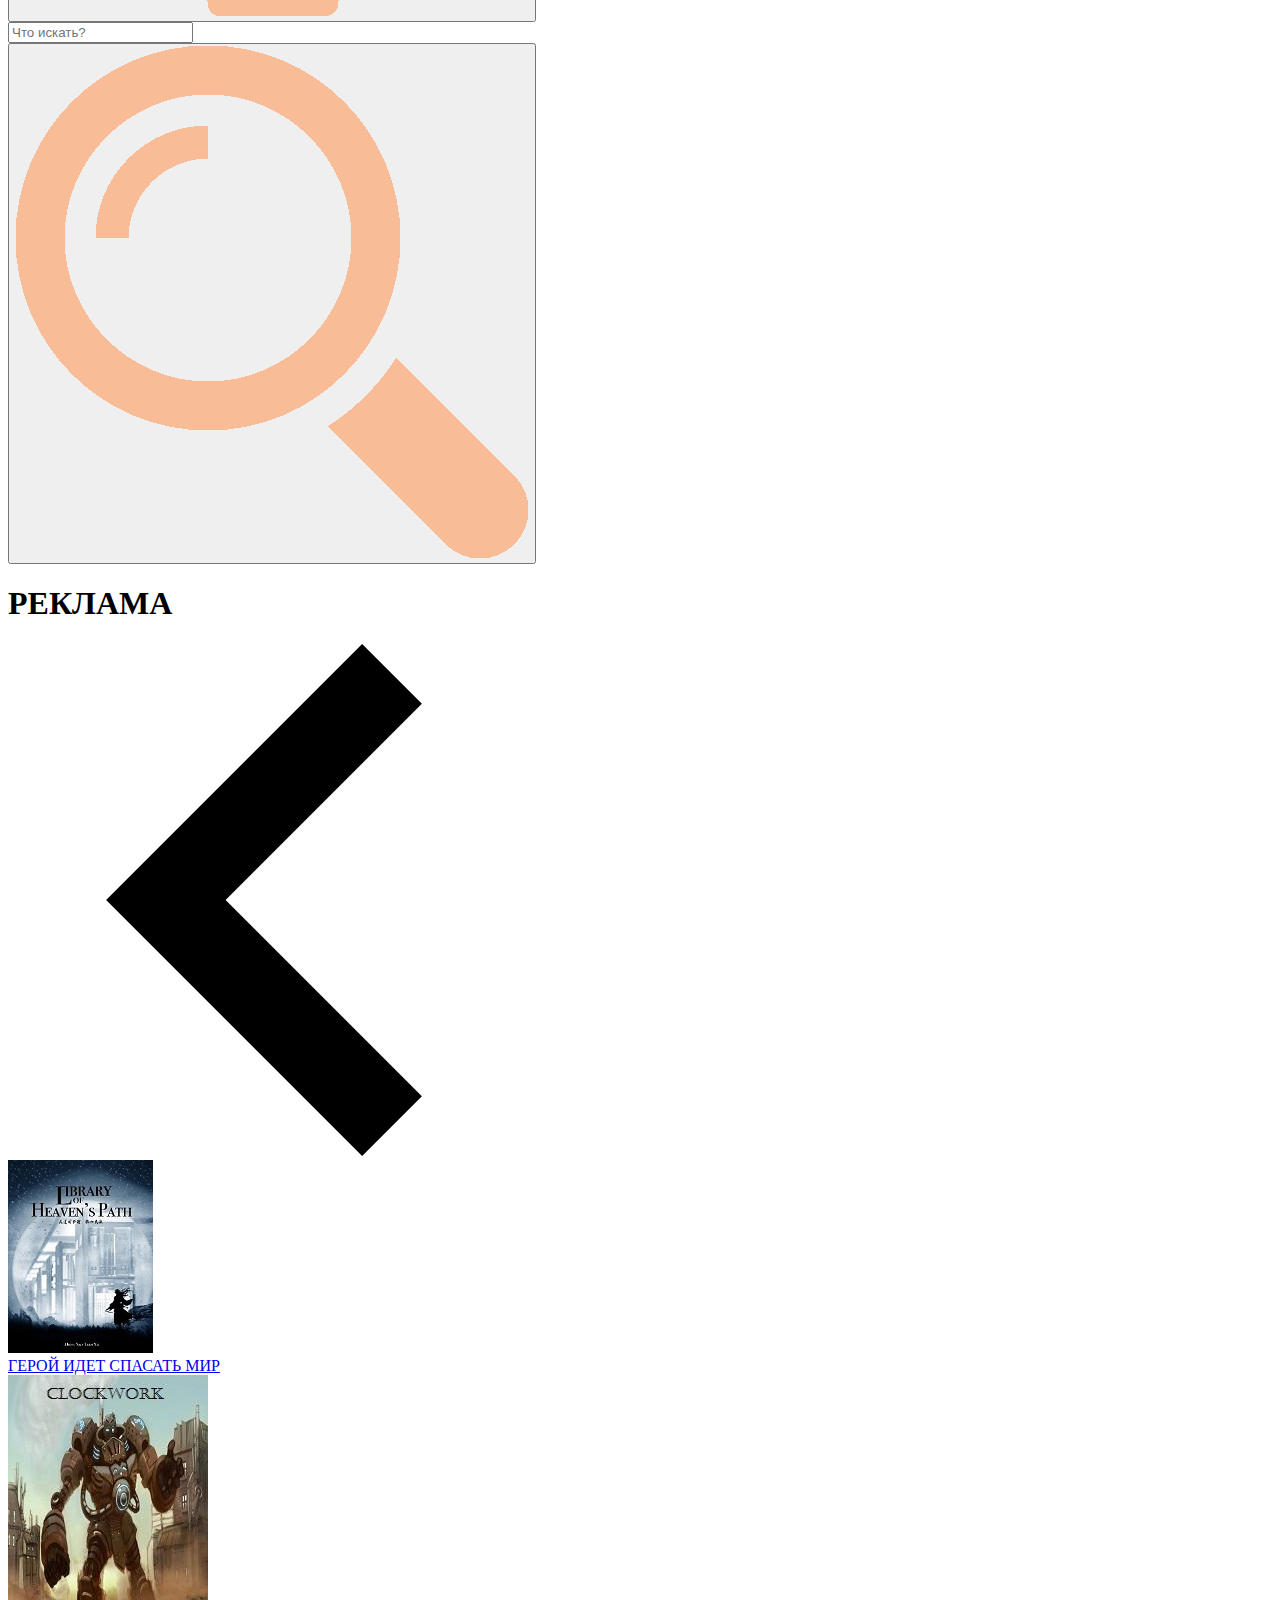
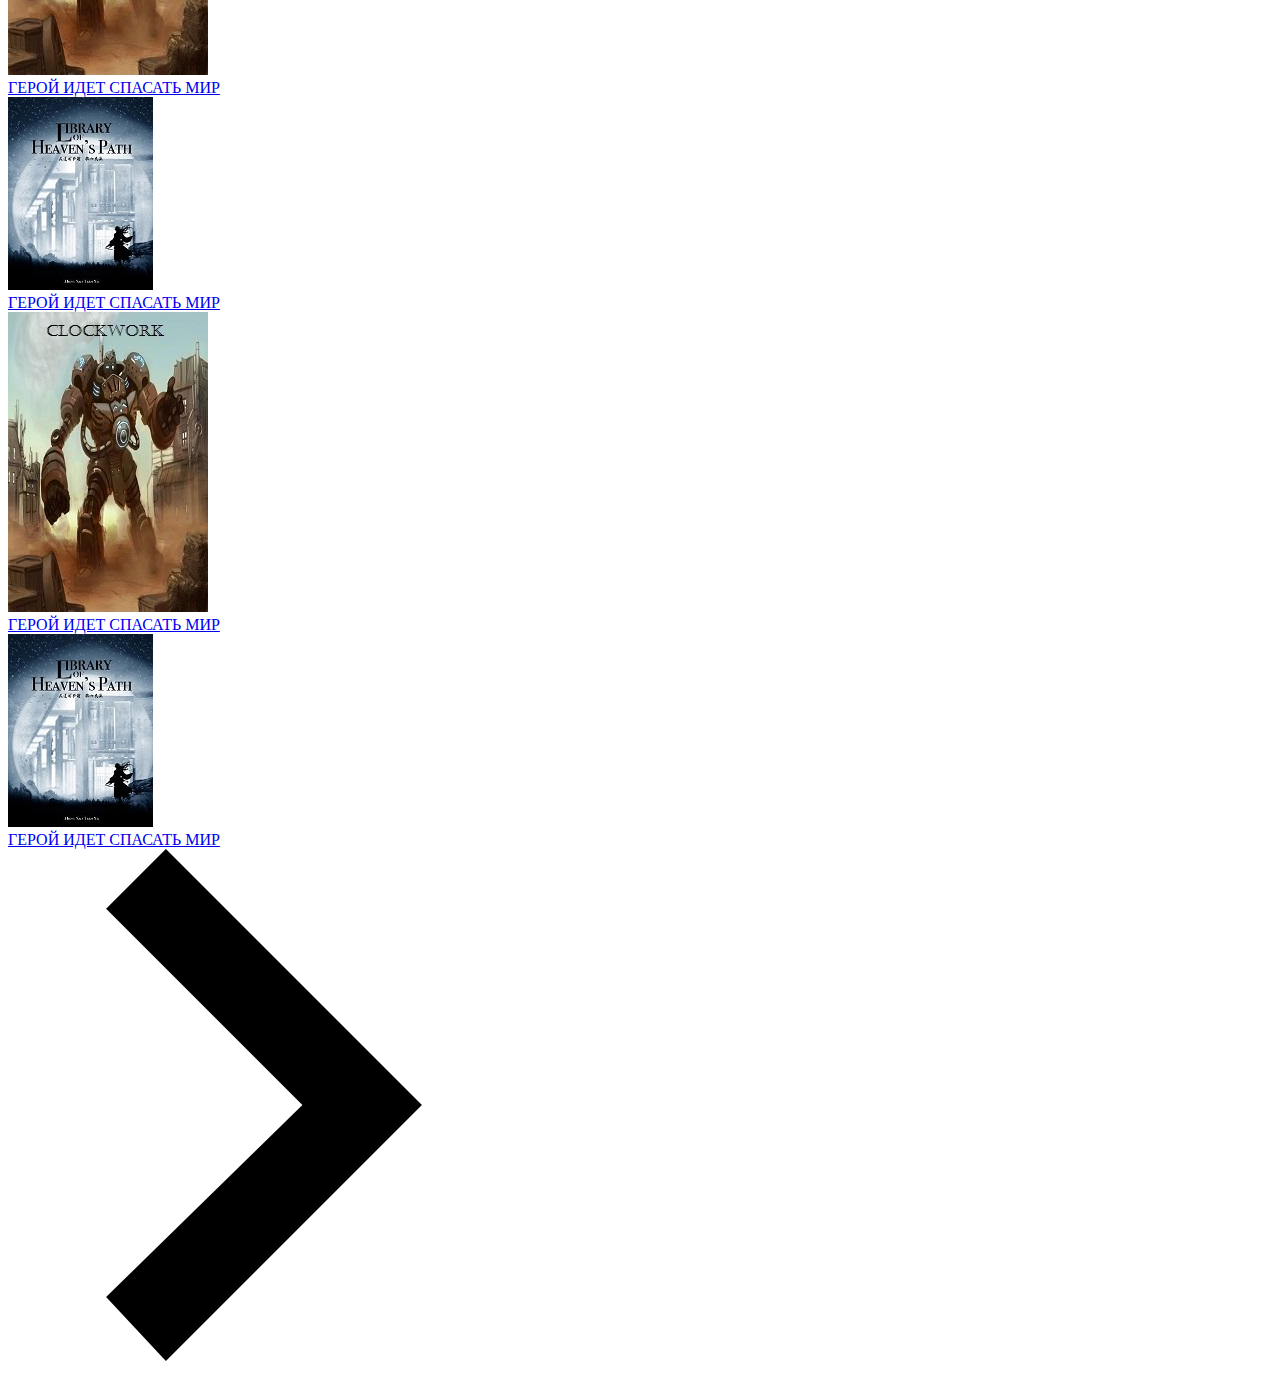
==== commit 25956ac1: "Update me.html" ====
--- a/me.html
+++ b/me.html
@@ -2,7 +2,7 @@
 <html>
 <head>
 	<title>Главная страница</title>
-	<link rel="stylesheet" type="text/css" href="index.css">
+	<link rel="stylesheet" type="text/css" href="me.css">
 	<meta name="viewport" content="width=device-width">
 	<script src="https://code.jquery.com/jquery-3.0.0.min.js"> </script>
 </head>
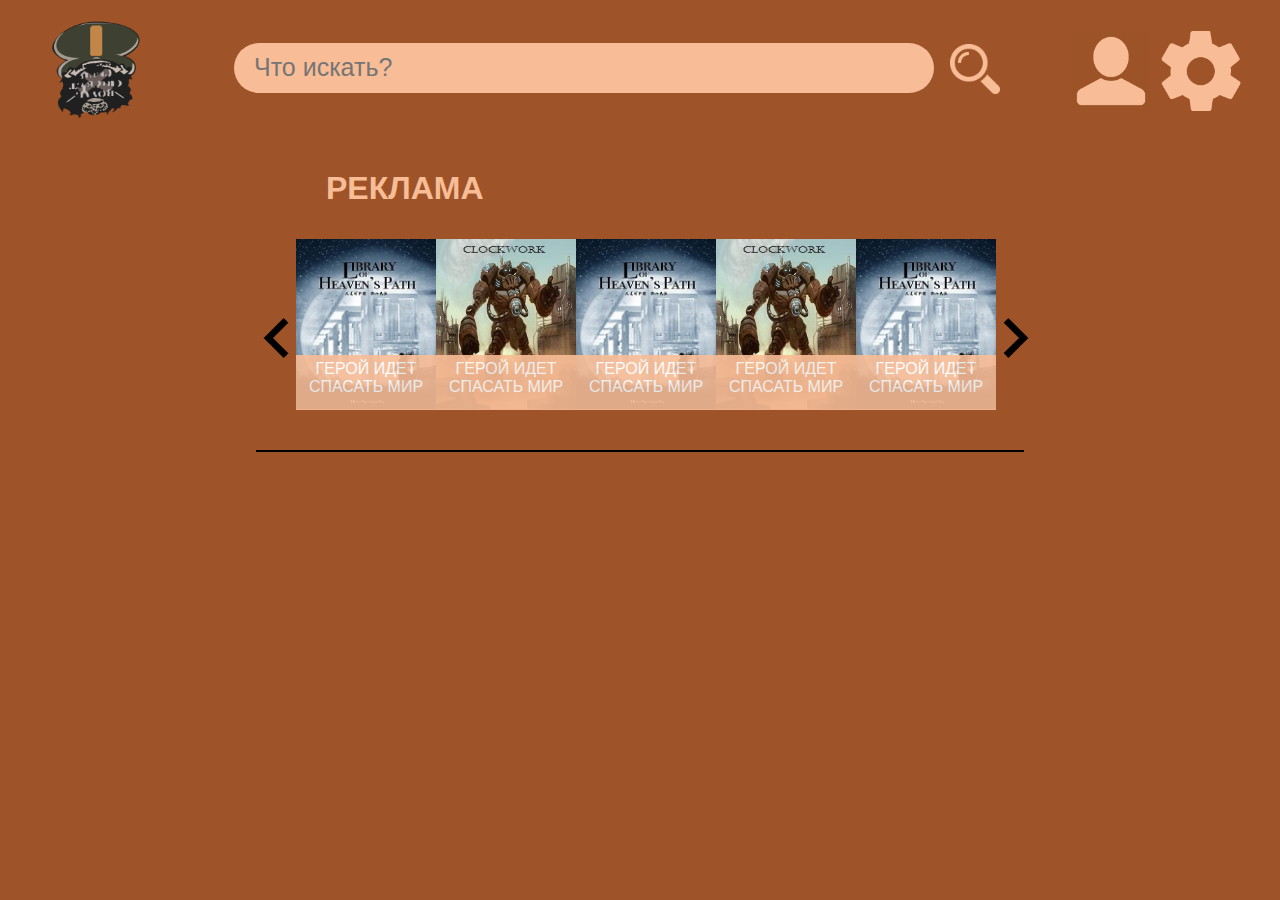
==== commit 33ad8737: "Update me.html" ====
--- a/me.html
+++ b/me.html
@@ -2,7 +2,7 @@
 <html>
 <head>
 	<title>Главная страница</title>
-	<link rel="stylesheet" type="text/css" href="me.css">
+	<link rel="stylesheet" type="text/css" href="index.css">
 	<meta name="viewport" content="width=device-width">
 	<script src="https://code.jquery.com/jquery-3.0.0.min.js"> </script>
 </head>
@@ -54,98 +54,98 @@
 	<div class="reklama">
 		<h1 class="h">РЕКЛАМА</h1>
 		<div class="slider">
-			<a id="l" class="a_sl" href="#"><img class="strelka" src="../img/left.png"></a>
+			<a id="l" class="a_sl" href="#"><img class="strelka" src="img/left.png"></a>
 			<div class="sl">
 				<a href="#">
-					<img class="slider_book" src="../img/kniga.jpg">
+					<img class="slider_book" src="img/kniga.jpg">
 					<div class="slid_nazv"><span>ГЕРОЙ ИДЕТ СПАСАТЬ МИР</span></div>
 				</a>
 			</div>
 			<div class="sl">
 				<a href="#">
-					<img class="slider_book" src="../img/kniga2.jpg">
+					<img class="slider_book" src="img/kniga2.jpg">
 					<div class="slid_nazv"><span>ГЕРОЙ ИДЕТ СПАСАТЬ МИР</span></div>
 				</a>
 			</div>
 			<div class="sl">
 				<a href="#">
-					<img class="slider_book" src="../img/kniga.jpg">
+					<img class="slider_book" src="img/kniga.jpg">
 					<div class="slid_nazv"><span>ГЕРОЙ ИДЕТ СПАСАТЬ МИР</span></div>
 				</a>
 			</div>
 			<div class="sl1">
 				<a href="#">
-					<img class="slider_book" src="../img/kniga2.jpg">
+					<img class="slider_book" src="img/kniga2.jpg">
 					<div class="slid_nazv"><span>ГЕРОЙ ИДЕТ СПАСАТЬ МИР</span></div>
 				</a>
 			</div>
 			<div class="sl1">
 				<a href="#">
-					<img class="slider_book" src="../img/kniga.jpg">
+					<img class="slider_book" src="img/kniga.jpg">
 					<div class="slid_nazv"><span>ГЕРОЙ ИДЕТ СПАСАТЬ МИР</span></div>
 				</a>
 			</div>
 			<div class="sl1">
 				<a href="#">
-					<img class="slider_book" src="../img/kniga2.jpg">
+					<img class="slider_book" src="img/kniga2.jpg">
 					<div class="slid_nazv"><span>ГЕРОЙ ИДЕТ СПАСАТЬ МИР</span></div>
 				</a>
 			</div>
 			<div class="sl2">
 				<a href="#">
-					<img class="slider_book" src="../img/kniga.jpg">
+					<img class="slider_book" src="img/kniga.jpg">
 					<div class="slid_nazv"><span>ГЕРОЙ ИДЕТ СПАСАТЬ МИР</span></div>
 				</a>
 			</div>
 			<div class="sl2">
 				<a href="#">
-					<img class="slider_book" src="../img/kniga2.jpg">
+					<img class="slider_book" src="img/kniga2.jpg">
 					<div class="slid_nazv"><span>ГЕРОЙ ИДЕТ СПАСАТЬ МИР</span></div>
 				</a>
 			</div>
 			<div class="sl2">
 				<a href="#">
-					<img class="slider_book" src="../img/kniga.jpg">
+					<img class="slider_book" src="img/kniga.jpg">
 					<div class="slid_nazv"><span>ГЕРОЙ ИДЕТ СПАСАТЬ МИР</span></div>
 				</a>
 			</div>
 			<div class="sl3">
 				<a href="#">
-					<img class="slider_book" src="../img/kniga2.jpg">
+					<img class="slider_book" src="img/kniga2.jpg">
 					<div class="slid_nazv"><span>ГЕРОЙ ИДЕТ СПАСАТЬ МИР</span></div>
 				</a>
 			</div>
 			<div class="sl3">
 				<a href="#">
-					<img class="slider_book" src="../img/kniga.jpg">
+					<img class="slider_book" src="img/kniga.jpg">
 					<div class="slid_nazv"><span>ГЕРОЙ ИДЕТ СПАСАТЬ МИР</span></div>
 				</a>
 			</div>
 			<div class="sl3">
 				<a href="#">
-					<img class="slider_book" src="../img/kniga2.jpg">
+					<img class="slider_book" src="img/kniga2.jpg">
 					<div class="slid_nazv"><span>ГЕРОЙ ИДЕТ СПАСАТЬ МИР</span></div>
 				</a>
 			</div>
 			<div class="sl4">
 				<a href="#">
-					<img class="slider_book" src="../img/kniga.jpg">
+					<img class="slider_book" src="img/kniga.jpg">
 					<div class="slid_nazv"><span>ГЕРОЙ ИДЕТ СПАСАТЬ МИР</span></div>
 				</a>
 			</div>
 			<div class="sl4">
 				<a href="#">
-					<img class="slider_book" src="../img/kniga2.jpg">
+					<img class="slider_book" src="img/kniga2.jpg">
 					<div class="slid_nazv"><span>ГЕРОЙ ИДЕТ СПАСАТЬ МИР</span></div>
 				</a>
 			</div>
 			<div class="sl4">
 				<a href="#">
-					<img class="slider_book" src="../img/kniga.jpg">
+					<img class="slider_book" src="img/kniga.jpg">
 					<div class="slid_nazv"><span>ГЕРОЙ ИДЕТ СПАСАТЬ МИР</span></div>
 				</a>
 			</div>
-			<a id="r" class="a_sl" href="#"><img class="strelka" src="../img/right.png"></a>
+			<a id="r" class="a_sl" href="#"><img class="strelka" src="img/right.png"></a>
 		</div>
 	</div>
 	<div class="line"></div>
--- a/index.css
+++ b/index.css
@@ -0,0 +1,224 @@
+body{
+	margin: 0;
+	padding: 0;
+	background-color: #9E5428;
+	font-family: Arial;
+}
+a{
+	-webkit-tap-highlight-color: transparent;
+	text-decoration: none;
+	color: white;
+}
+header{
+	width: 100%;
+	height: 100px;
+	display: flex;
+	justify-content: space-around;
+	align-items: center;
+	margin-top: 20px;
+}
+.logo{
+	width: 100px;
+	height: 100px;
+}
+.logo img{
+	width: 100px;
+	height: 100px;
+}
+
+.searchbar{
+	width: 700px;
+	height: 50px;
+	background-color: #F8BD97;
+	border:none;
+	outline:none;
+	border-radius: 50px;
+	font-size: 25px;
+	padding-left: 20px;
+	padding-right: 20px;
+	margin-right: 10px
+}
+.searchbar::placeholder{
+	font-size: 25px;
+
+}
+.menu{
+	width: 170px;
+	height: 100px;
+	display: flex;
+	justify-content: space-between;
+	align-items: center;
+	margin-left: -30px;
+}
+.sr{
+	display: flex;
+	justify-content: space-between;
+}
+.srr img{
+	width: 50px;
+	height: 50px;
+}
+.but{
+	border: none;
+	outline: none;
+	background-color: transparent;
+	cursor: pointer;
+}
+.but:hover{
+	border: 1px solid white;
+}
+.menuicon{
+	width: 80px;
+	height: 80px;
+}
+
+.menuicon img{
+	width: 80px;
+	height: 80px;
+}
+.header{
+	width: 100%;
+	height: 100px;
+	margin-top: 20px;
+	display: none;
+}
+.logo2{
+	width: 100%;
+	height: 100px;
+	display: flex;
+	justify-content: space-around;
+}
+.logo2 img{
+	width: 100px;
+	height: 100px;
+}
+
+.searchbar2{
+	width: 700px;
+	height: 50px;
+	background-color: #F8BD97;
+	border:none;
+	outline:none;
+	border-radius: 50px;
+	font-size: 25px;
+	padding-left: 20px;
+	padding-right: 30px;
+	margin-right: 10px;
+}
+.searchbar2::placeholder{
+	font-size: 25px;
+
+}
+.menu2{
+	width: 170px;
+	height: 100px;
+	display: flex;
+	justify-content: space-between;
+	align-items: center;
+	margin-left: -30px;
+}
+.sr2{
+	display: flex;
+	justify-content: space-around;
+}
+.srr2 img{
+	width: 50px;
+	height: 50px;
+}
+.but2{
+	border: none;
+	outline: none;
+	background-color: transparent;
+	cursor: pointer;
+}
+.but2:hover{
+	border: 1px solid white;
+}
+.menuicon2{
+	width: 80px;
+	height: 80px;
+}
+
+.menuicon2 img{
+	width: 80px;
+	height: 80px;
+}
+
+.reklama{
+	width: 60%;
+	margin: 50px auto;
+	height: 300px;
+}
+
+.reklama h1{
+	color: #F8BD97;
+	margin-left: 70px;
+}
+
+.slider{
+	width: 100%;
+	height: 200px;
+	display: flex;
+	justify-content: space-between;
+	align-items: center;
+}
+.slider a{
+	height: 20px;
+}
+.a_sl{
+	height: 130px;
+}
+.slider_book{
+	width: 140px;
+	height: 170px;
+	margin-top: 50px;
+}
+.strelka{
+	width: 40px;
+	height: 40px;
+}
+.slid_nazv{
+	width: 140px;
+	height: 50px;
+	background-color: #F8BD97;
+	opacity: 0.9;
+	position: relative;
+	bottom: 58px;
+	text-align: center;
+	padding-top: 5px;
+}
+.line{
+	width: 60%;
+	height: 2px;
+	margin: -70px auto;
+	background-color: black;
+}
+@media(max-width: 1025px) and (min-width: 770px){
+	.searchbar{
+		width: 500px;
+	}
+}
+@media(max-width: 769px) and (min-width: 427px){
+	.searchbar{
+		width: 300px;
+	}
+}
+@media(max-width: 426px){
+	header{
+		display: none;
+	}
+	.header{
+		display: block;
+	}
+	.searchbar2{
+		width: 70%;
+	}
+	.logo2 img{
+	width: 70px;
+	height: 70px;
+	}
+	.menuicon2 img{
+	width: 60px;
+	height: 60px;
+	}
+}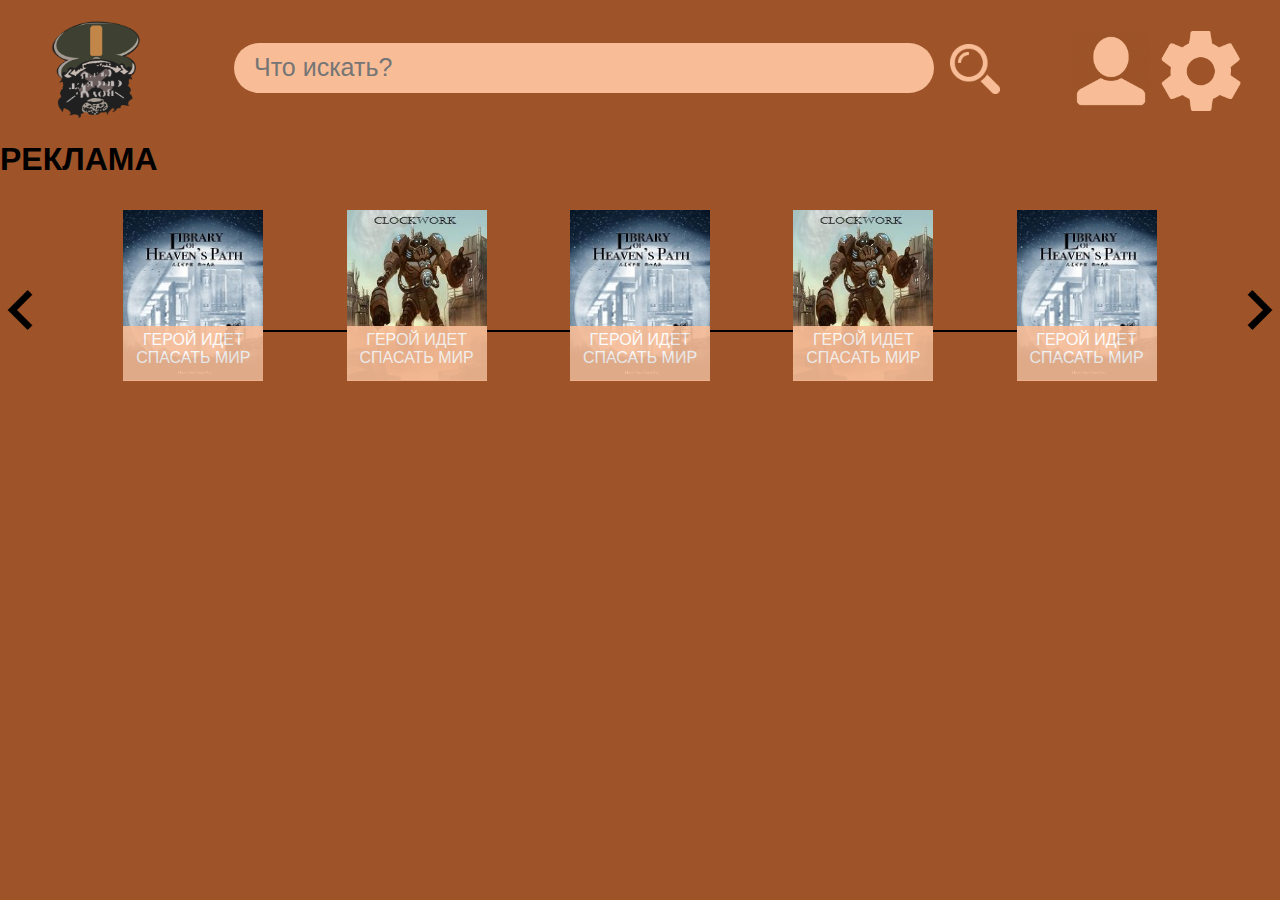
==== commit 59e8a9a1: "Update me.html" ====
--- a/me.html
+++ b/me.html
@@ -51,7 +51,7 @@
 		</div>
 	</div>
 
-	<div class="reklama">
+	<div class="htrkfvf">
 		<h1 class="h">РЕКЛАМА</h1>
 		<div class="slider">
 			<a id="l" class="a_sl" href="#"><img class="strelka" src="img/left.png"></a>
